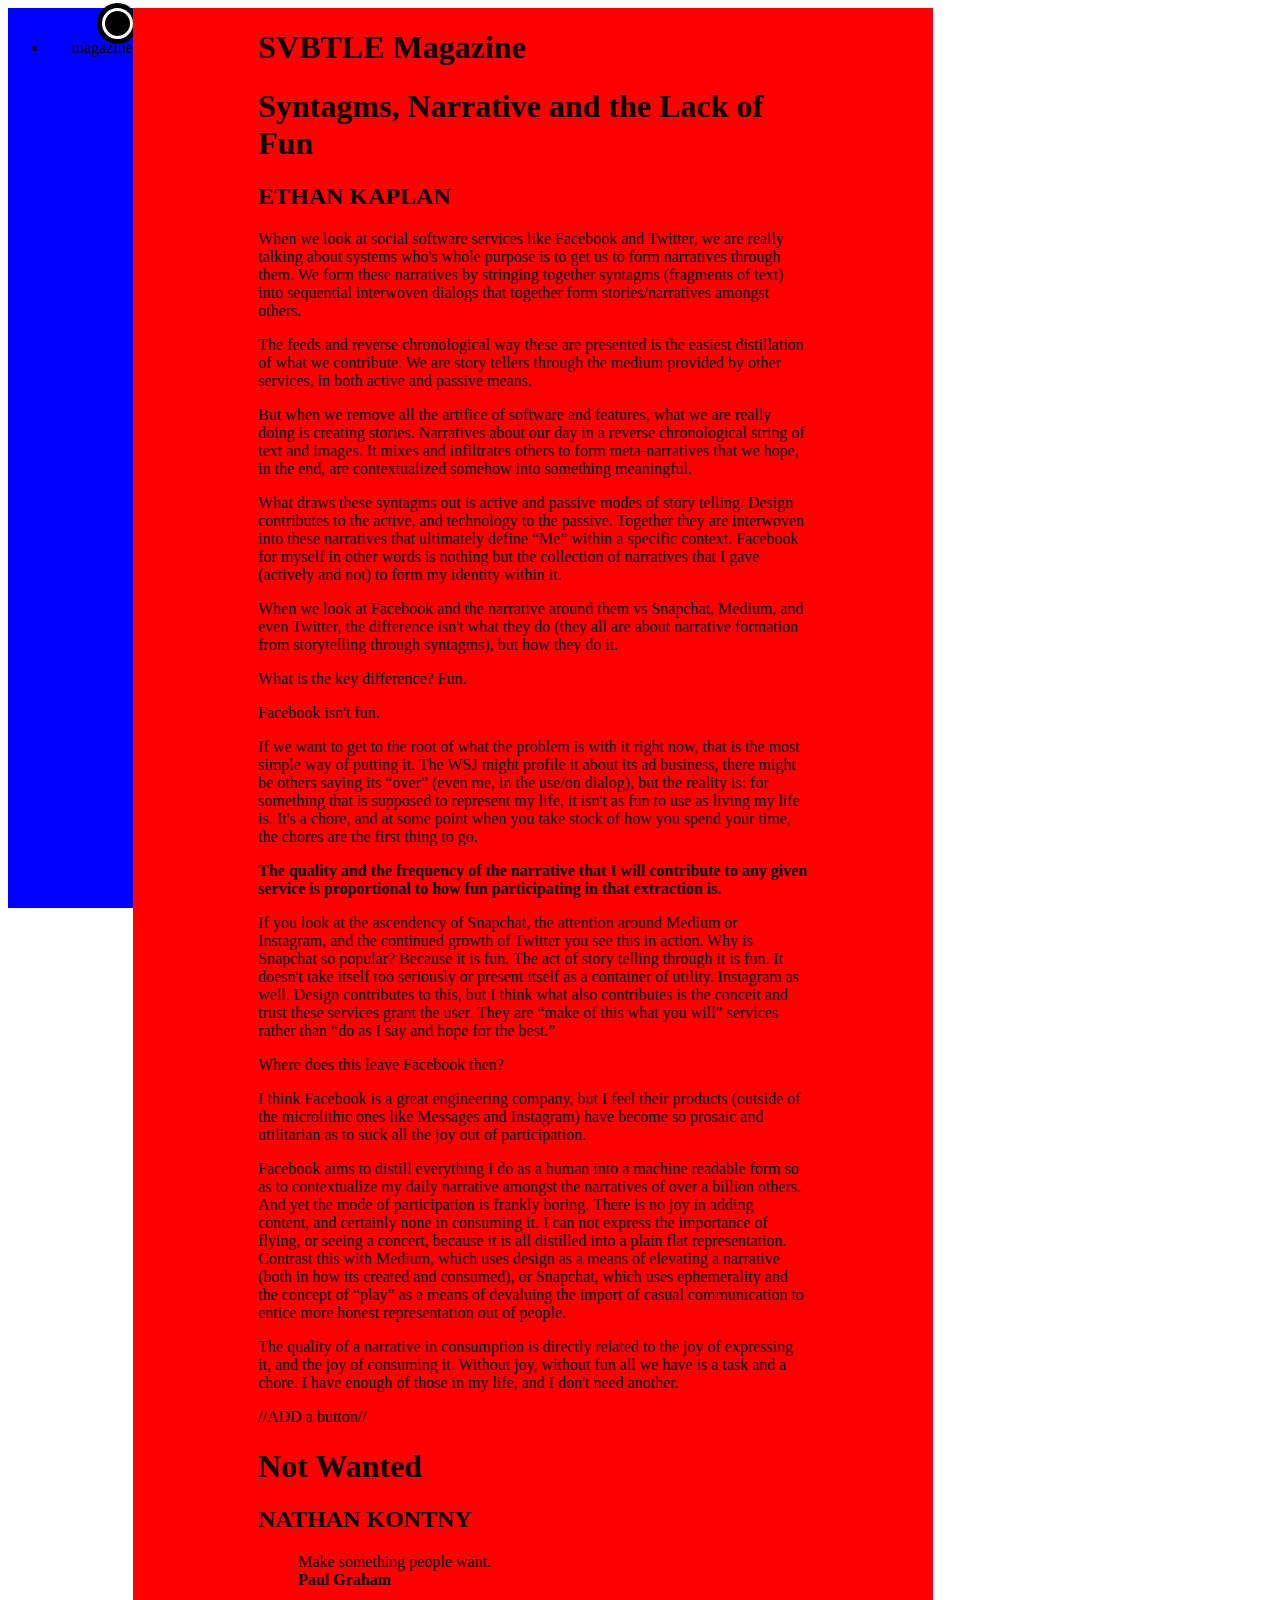
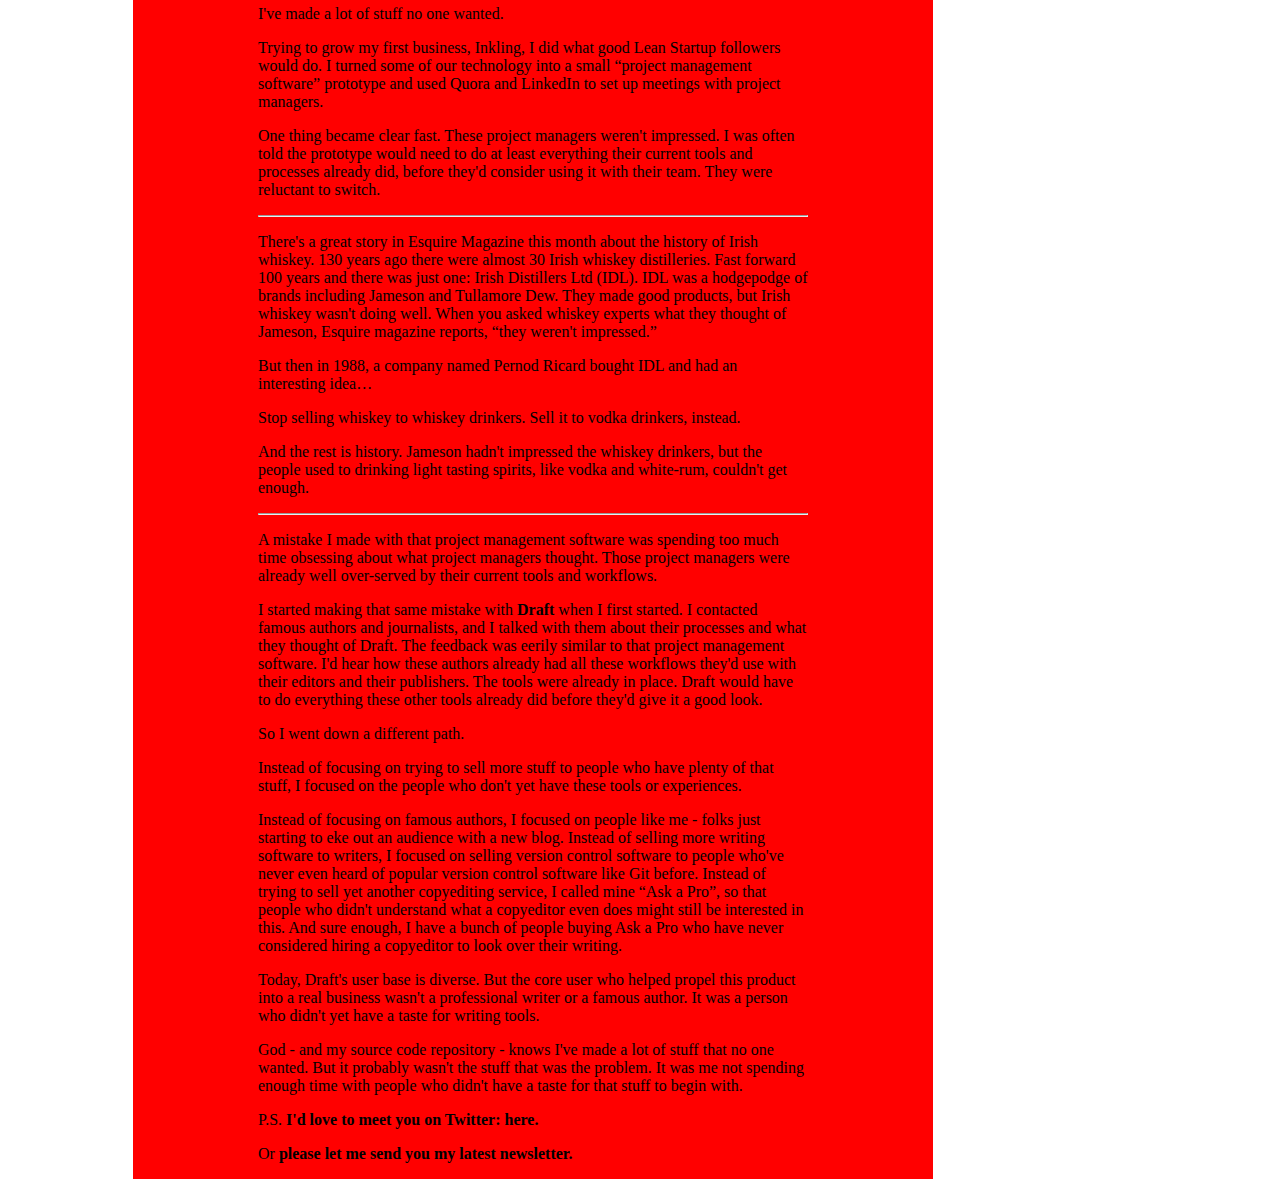
==== index.html @ 5998d4ea "tried to make the code. will probably want to start over though..." ====
<!DOCTYPE html>
<html>
<head>
		<link rel="shortcut icon" src= "">
		<link type="text/css" rel="stylesheet" href="stylesheet.css"/>
		<meta name = "nviewport" content +"initial-scale+1"/>
		<title>Svbtle</title>
</head>
<body>
	<aside id = "leftside">
		<div class = "logo">
		</div>
		<ul>
			<li>magazine</li>
		</ul>
	</aside>
	<div id = "rightside">
	</div>
	<div id= "main">
			<h1>SVBTLE Magazine</h1>
			<h1>Syntagms, Narrative and the Lack of Fun</h1>
			<h2>ETHAN KAPLAN</h2>
			<p>When we look at social software services like Facebook and Twitter, we are really talking about systems who's whole purpose is to get us to form narratives through them. We form these narratives by stringing together syntagms (fragments of text) into sequential interwoven dialogs that together form stories/narratives amongst others.</p>
			<p>The feeds and reverse chronological way these are presented is the easiest distillation of what we contribute. We are story tellers through the medium provided by other services, in both active and passive means.</p>
			<p>But when we remove all the artifice of software and features, what we are really doing is creating stories. Narratives about our day in a reverse chronological string of text and images. It mixes and infiltrates others to form meta-narratives that we hope, in the end, are contextualized somehow into something meaningful.</p>
			<p>What draws these syntagms out is active and passive modes of story telling. Design contributes to the active, and technology to the passive. Together they are interwoven into these narratives that ultimately define “Me” within a specific context. Facebook for myself in other words is nothing but the collection of narratives that I gave (actively and not) to form my identity within it.</p>
			<p>When we look at Facebook and the narrative around them vs Snapchat, Medium, and even Twitter, the difference isn't what they do (they all are about narrative formation from storytelling through syntagms), but how they do it.</p>
			<p>What is the key difference? Fun.</p>
			<p>Facebook isn't fun.</p>
			<p>If we want to get to the root of what the problem is with it right now, that is the most simple way of putting it. The WSJ might profile it about its ad business, there might be others saying its “over” (even me, in the use/on dialog), but the reality is: for something that is supposed to represent my life, it isn't as fun to use as living my life is. It's a chore, and at some point when you take stock of how you spend your time, the chores are the first thing to go.</p>
			<p><strong>The quality and the frequency of the narrative that I will contribute to any given service is proportional to how fun participating in that extraction is.</strong></p>
			<p>If you look at the ascendency of Snapchat, the attention around Medium or Instagram, and the continued growth of Twitter you see this in action. Why is Snapchat so popular? Because it is fun. The act of story telling through it is fun. It doesn't take itself too seriously or present itself as a container of utility. Instagram as well. Design contributes to this, but I think what also contributes is the conceit and trust these services grant the user. They are “make of this what you will” services rather than “do as I say and hope for the best.”</p>
			<p>Where does this leave Facebook then?</p>
			<p>I think Facebook is a great engineering company, but I feel their products (outside of the microlithic ones like Messages and Instagram) have become so prosaic and utilitarian as to suck all the joy out of participation.</p>
			<p>Facebook aims to distill everything I do as a human into a machine readable form so as to contextualize my daily narrative amongst the narratives of over a billion others. And yet the mode of participation is frankly boring. There is no joy in adding content, and certainly none in consuming it. I can not express the importance of flying, or seeing a concert, because it is all distilled into a plain flat representation. Contrast this with Medium, which uses design as a means of elevating a narrative (both in how its created and consumed), or Snapchat, which uses ephemerality and the concept of “play” as a means of devaluing the import of casual communication to entice more honest representation out of people.</p>
			<p>The quality of a narrative in consumption is directly related to the joy of expressing it, and the joy of consuming it. Without joy, without fun all we have is a task and a chore. I have enough of those in my life, and I don't need another.</p>
			//ADD a button//
			<h1>Not Wanted</h1>
			<h2>NATHAN KONTNY</h2>
			<blockquote>Make something people want. <br><strong>Paul Graham</strong></p></blockquote>
			<p>I've made a lot of stuff no one wanted.</p>
			<p>Trying to grow my first business, Inkling, I did what good Lean Startup followers would do. I turned some of our technology into a small “project management software” prototype and used Quora and LinkedIn to set up meetings with project managers.</p>
			<p>One thing became clear fast. These project managers weren't impressed. I was often told the prototype would need to do at least everything their current tools and processes already did, before they'd consider using it with their team. They were reluctant to switch.</p>
			<hr>
			<p>There's a great story in Esquire Magazine this month about the history of Irish whiskey. 130 years ago there were almost 30 Irish whiskey distilleries. Fast forward 100 years and there was just one: Irish Distillers Ltd (IDL). IDL was a hodgepodge of brands including Jameson and Tullamore Dew. They made good products, but Irish whiskey wasn't doing well. When you asked whiskey experts what they thought of Jameson, Esquire magazine reports, “they weren't impressed.”</p>
			<p>But then in 1988, a company named Pernod Ricard bought IDL and had an interesting idea…</p>
			<p>Stop selling whiskey to whiskey drinkers. Sell it to vodka drinkers, instead.</p>
			<p>And the rest is history. Jameson hadn't impressed the whiskey drinkers, but the people used to drinking light tasting spirits, like vodka and white-rum, couldn't get enough.</p>
			<hr>
			<p>A mistake I made with that project management software was spending too much time obsessing about what project managers thought. Those project managers were already well over-served by their current tools and workflows.</p>
			<p>I started making that same mistake with <strong>Draft</strong> when I first started. I contacted famous authors and journalists, and I talked with them about their processes and what they thought of Draft. The feedback was eerily similar to that project management software. I'd hear how these authors already had all these workflows they'd use with their editors and their publishers. The tools were already in place. Draft would have to do everything these other tools already did before they'd give it a good look.</p>
			<p>So I went down a different path.</p>
			<p>Instead of focusing on trying to sell more stuff to people who have plenty of that stuff, I focused on the people who don't yet have these tools or experiences.</p>
			<p>Instead of focusing on famous authors, I focused on people like me - folks just starting to eke out an audience with a new blog. Instead of selling more writing software to writers, I focused on selling version control software to people who've never even heard of popular version control software like Git before. Instead of trying to sell yet another copyediting service, I called mine “Ask a Pro”, so that people who didn't understand what a copyeditor even does might still be interested in this. And sure enough, I have a bunch of people buying Ask a Pro who have never considered hiring a copyeditor to look over their writing.</p>
			<p>Today, Draft's user base is diverse. But the core user who helped propel this product into a real business wasn't a professional writer or a famous author. It was a person who didn't yet have a taste for writing tools.</p>
			<p>God - and my source code repository - knows I've made a lot of stuff that no one wanted. But it probably wasn't the stuff that was the problem. It was me not spending enough time with people who didn't have a taste for that stuff to begin with.</p>
			<p>P.S. <strong>I'd love to meet you on Twitter: here.</strong></p>
			<p>Or <strong>please let me send you my latest newsletter.</strong></p>
			<p></p>
			<p></p>
			<p></p>

	</div>
	<div id ="aside">
	</div>
</body>
</html>
---- stylesheet.css ----
.logo{
	height:25px;
	width: 25px;
	border-radius: 100%;
	border: 3px solid white;
	box-shadow: 0 0 0 5px black;
	background-color: black;
	float:right;
}
#leftside{
	position: fixed;
	display: inline-block;
	width:125px;
	height:100%;
	float:left;
	background-color: blue;
	text-align: right;
	padding-right: 20px	;


}
#main{
	display: inline-block;
	width: 550px;
	position: relative;
	padding-left: 125px;
	padding-right: 125px; 
	margin-left:125px;
	background-color: red;

}
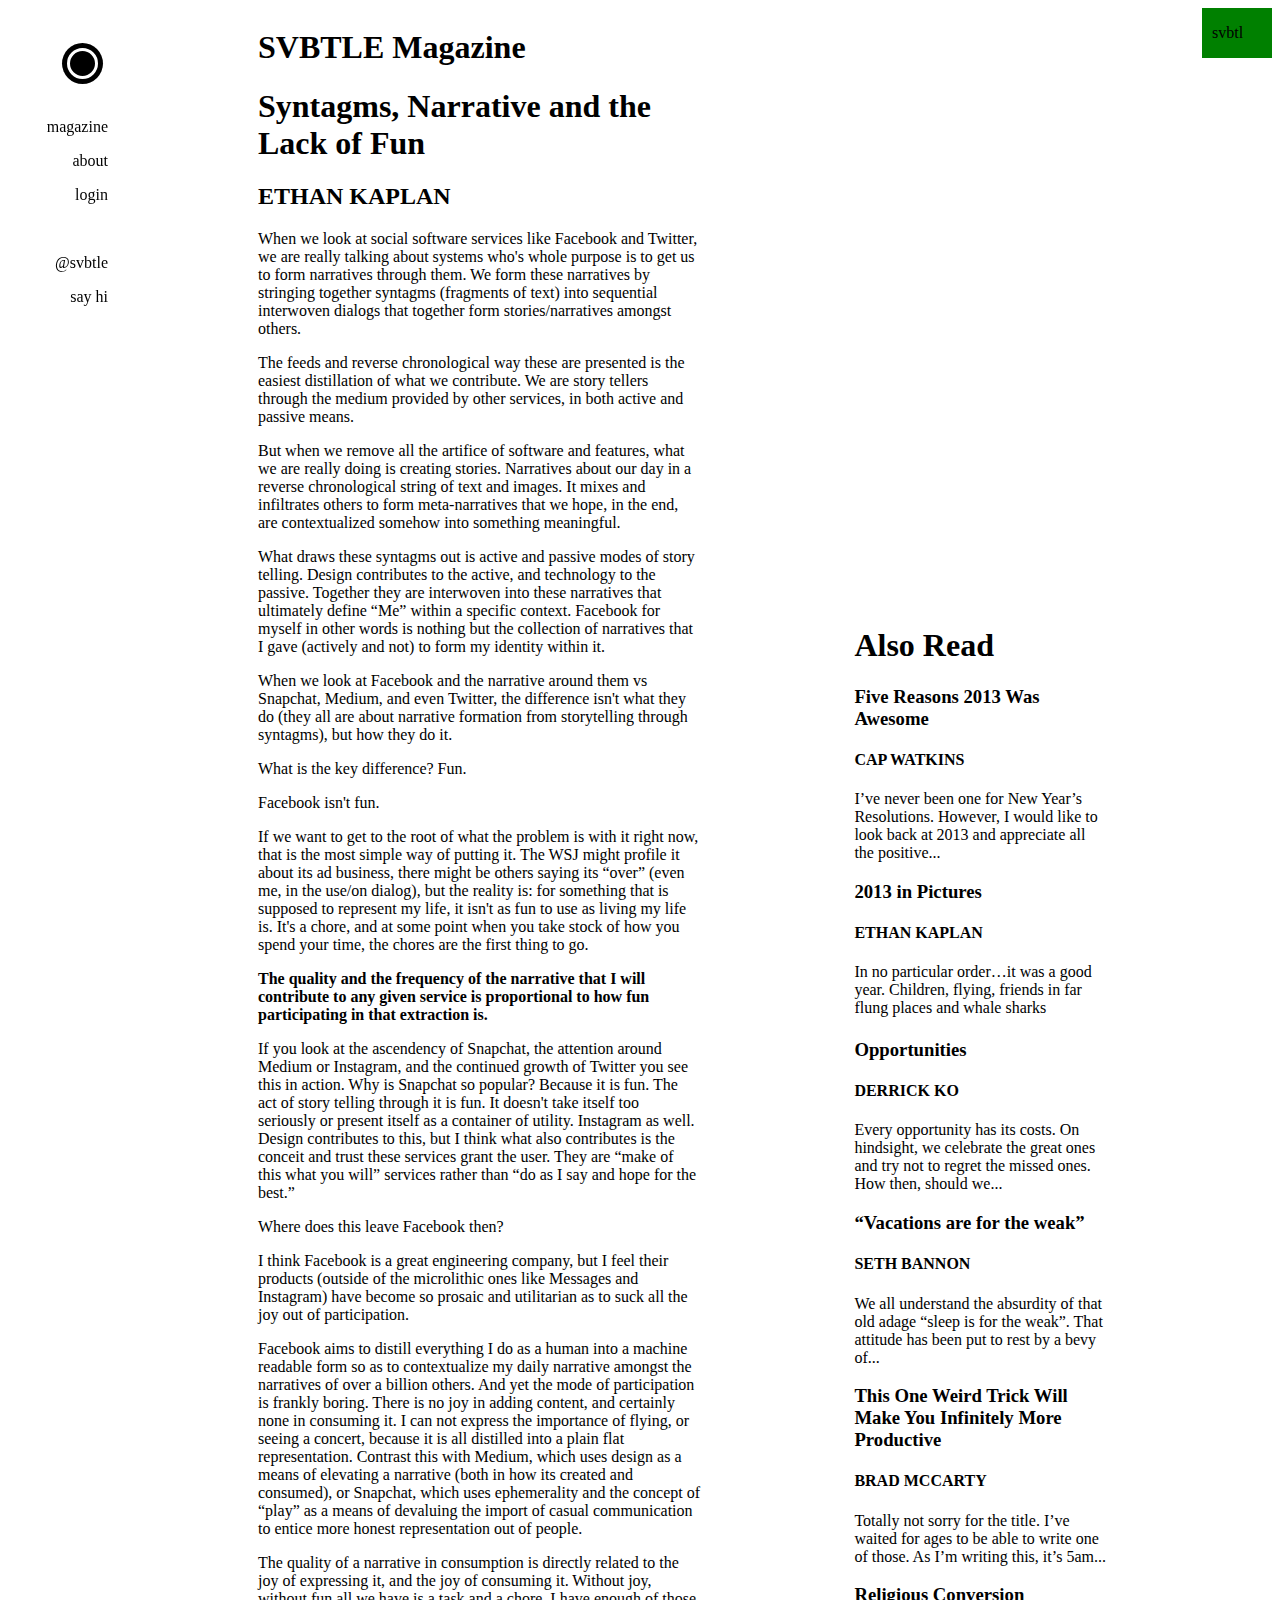
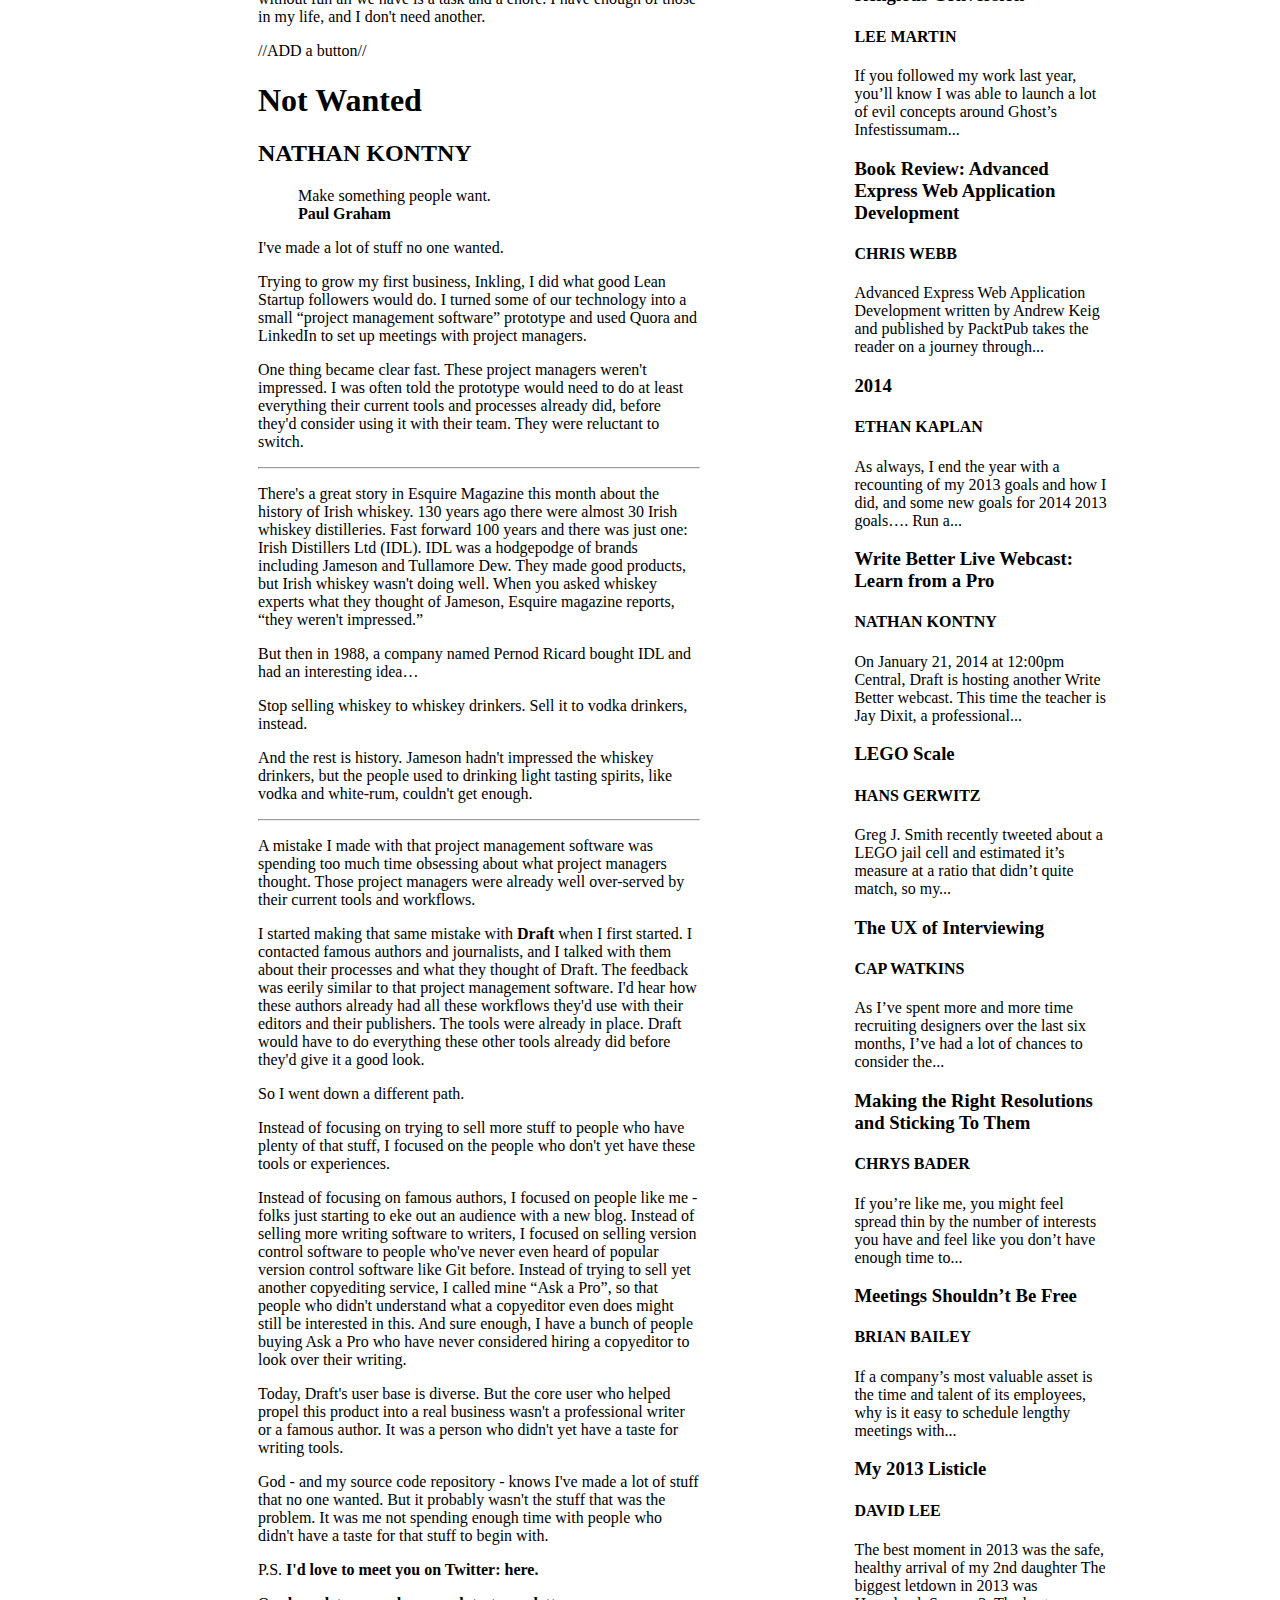
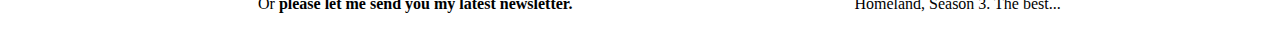
==== commit f071c44d: "made the code a lot better! Mostly i figured out margins and padding and borders and positioning thi" ====
--- a/index.html
+++ b/index.html
@@ -1,67 +1,148 @@
 <!DOCTYPE html>
 <html>
 <head>
-		<link rel="shortcut icon" src= "">
+		<link rel="shortcut icon" class="logo">
 		<link type="text/css" rel="stylesheet" href="stylesheet.css"/>
 		<meta name = "nviewport" content +"initial-scale+1"/>
 		<title>Svbtle</title>
 </head>
 <body>
-	<aside id = "leftside">
-		<div class = "logo">
+	<div id = "leftside">
+		<div id = "logobox">
+			<div class = "logo">
+			</div>
 		</div>
-		<ul>
-			<li>magazine</li>
-		</ul>
-	</aside>
+		<div id = "leftlist">
+			<p>magazine</p>
+			<p>about</p>
+			<p>login</p>
+			<br>
+			<p>@svbtle</p>
+			<p>say hi</p>
+		</div>
+	</div>
 	<div id = "rightside">
+		<p>svbtl</p>
 	</div>
 	<div id= "main">
-			<h1>SVBTLE Magazine</h1>
-			<h1>Syntagms, Narrative and the Lack of Fun</h1>
-			<h2>ETHAN KAPLAN</h2>
-			<p>When we look at social software services like Facebook and Twitter, we are really talking about systems who's whole purpose is to get us to form narratives through them. We form these narratives by stringing together syntagms (fragments of text) into sequential interwoven dialogs that together form stories/narratives amongst others.</p>
-			<p>The feeds and reverse chronological way these are presented is the easiest distillation of what we contribute. We are story tellers through the medium provided by other services, in both active and passive means.</p>
-			<p>But when we remove all the artifice of software and features, what we are really doing is creating stories. Narratives about our day in a reverse chronological string of text and images. It mixes and infiltrates others to form meta-narratives that we hope, in the end, are contextualized somehow into something meaningful.</p>
-			<p>What draws these syntagms out is active and passive modes of story telling. Design contributes to the active, and technology to the passive. Together they are interwoven into these narratives that ultimately define “Me” within a specific context. Facebook for myself in other words is nothing but the collection of narratives that I gave (actively and not) to form my identity within it.</p>
-			<p>When we look at Facebook and the narrative around them vs Snapchat, Medium, and even Twitter, the difference isn't what they do (they all are about narrative formation from storytelling through syntagms), but how they do it.</p>
-			<p>What is the key difference? Fun.</p>
-			<p>Facebook isn't fun.</p>
-			<p>If we want to get to the root of what the problem is with it right now, that is the most simple way of putting it. The WSJ might profile it about its ad business, there might be others saying its “over” (even me, in the use/on dialog), but the reality is: for something that is supposed to represent my life, it isn't as fun to use as living my life is. It's a chore, and at some point when you take stock of how you spend your time, the chores are the first thing to go.</p>
-			<p><strong>The quality and the frequency of the narrative that I will contribute to any given service is proportional to how fun participating in that extraction is.</strong></p>
-			<p>If you look at the ascendency of Snapchat, the attention around Medium or Instagram, and the continued growth of Twitter you see this in action. Why is Snapchat so popular? Because it is fun. The act of story telling through it is fun. It doesn't take itself too seriously or present itself as a container of utility. Instagram as well. Design contributes to this, but I think what also contributes is the conceit and trust these services grant the user. They are “make of this what you will” services rather than “do as I say and hope for the best.”</p>
-			<p>Where does this leave Facebook then?</p>
-			<p>I think Facebook is a great engineering company, but I feel their products (outside of the microlithic ones like Messages and Instagram) have become so prosaic and utilitarian as to suck all the joy out of participation.</p>
-			<p>Facebook aims to distill everything I do as a human into a machine readable form so as to contextualize my daily narrative amongst the narratives of over a billion others. And yet the mode of participation is frankly boring. There is no joy in adding content, and certainly none in consuming it. I can not express the importance of flying, or seeing a concert, because it is all distilled into a plain flat representation. Contrast this with Medium, which uses design as a means of elevating a narrative (both in how its created and consumed), or Snapchat, which uses ephemerality and the concept of “play” as a means of devaluing the import of casual communication to entice more honest representation out of people.</p>
-			<p>The quality of a narrative in consumption is directly related to the joy of expressing it, and the joy of consuming it. Without joy, without fun all we have is a task and a chore. I have enough of those in my life, and I don't need another.</p>
-			//ADD a button//
-			<h1>Not Wanted</h1>
-			<h2>NATHAN KONTNY</h2>
-			<blockquote>Make something people want. <br><strong>Paul Graham</strong></p></blockquote>
-			<p>I've made a lot of stuff no one wanted.</p>
-			<p>Trying to grow my first business, Inkling, I did what good Lean Startup followers would do. I turned some of our technology into a small “project management software” prototype and used Quora and LinkedIn to set up meetings with project managers.</p>
-			<p>One thing became clear fast. These project managers weren't impressed. I was often told the prototype would need to do at least everything their current tools and processes already did, before they'd consider using it with their team. They were reluctant to switch.</p>
-			<hr>
-			<p>There's a great story in Esquire Magazine this month about the history of Irish whiskey. 130 years ago there were almost 30 Irish whiskey distilleries. Fast forward 100 years and there was just one: Irish Distillers Ltd (IDL). IDL was a hodgepodge of brands including Jameson and Tullamore Dew. They made good products, but Irish whiskey wasn't doing well. When you asked whiskey experts what they thought of Jameson, Esquire magazine reports, “they weren't impressed.”</p>
-			<p>But then in 1988, a company named Pernod Ricard bought IDL and had an interesting idea…</p>
-			<p>Stop selling whiskey to whiskey drinkers. Sell it to vodka drinkers, instead.</p>
-			<p>And the rest is history. Jameson hadn't impressed the whiskey drinkers, but the people used to drinking light tasting spirits, like vodka and white-rum, couldn't get enough.</p>
-			<hr>
-			<p>A mistake I made with that project management software was spending too much time obsessing about what project managers thought. Those project managers were already well over-served by their current tools and workflows.</p>
-			<p>I started making that same mistake with <strong>Draft</strong> when I first started. I contacted famous authors and journalists, and I talked with them about their processes and what they thought of Draft. The feedback was eerily similar to that project management software. I'd hear how these authors already had all these workflows they'd use with their editors and their publishers. The tools were already in place. Draft would have to do everything these other tools already did before they'd give it a good look.</p>
-			<p>So I went down a different path.</p>
-			<p>Instead of focusing on trying to sell more stuff to people who have plenty of that stuff, I focused on the people who don't yet have these tools or experiences.</p>
-			<p>Instead of focusing on famous authors, I focused on people like me - folks just starting to eke out an audience with a new blog. Instead of selling more writing software to writers, I focused on selling version control software to people who've never even heard of popular version control software like Git before. Instead of trying to sell yet another copyediting service, I called mine “Ask a Pro”, so that people who didn't understand what a copyeditor even does might still be interested in this. And sure enough, I have a bunch of people buying Ask a Pro who have never considered hiring a copyeditor to look over their writing.</p>
-			<p>Today, Draft's user base is diverse. But the core user who helped propel this product into a real business wasn't a professional writer or a famous author. It was a person who didn't yet have a taste for writing tools.</p>
-			<p>God - and my source code repository - knows I've made a lot of stuff that no one wanted. But it probably wasn't the stuff that was the problem. It was me not spending enough time with people who didn't have a taste for that stuff to begin with.</p>
-			<p>P.S. <strong>I'd love to meet you on Twitter: here.</strong></p>
-			<p>Or <strong>please let me send you my latest newsletter.</strong></p>
-			<p></p>
-			<p></p>
-			<p></p>
-
+		<h1>SVBTLE Magazine</h1>
+		<h1>Syntagms, Narrative and the Lack of Fun</h1>
+		<h2>ETHAN KAPLAN</h2>
+		<p>When we look at social software services like Facebook and Twitter, we are really talking about systems who's whole purpose is to get us to form narratives through them. We form these narratives by stringing together syntagms (fragments of text) into sequential interwoven dialogs that together form stories/narratives amongst others.</p>
+		<p>The feeds and reverse chronological way these are presented is the easiest distillation of what we contribute. We are story tellers through the medium provided by other services, in both active and passive means.</p>
+		<p>But when we remove all the artifice of software and features, what we are really doing is creating stories. Narratives about our day in a reverse chronological string of text and images. It mixes and infiltrates others to form meta-narratives that we hope, in the end, are contextualized somehow into something meaningful.</p>
+		<p>What draws these syntagms out is active and passive modes of story telling. Design contributes to the active, and technology to the passive. Together they are interwoven into these narratives that ultimately define “Me” within a specific context. Facebook for myself in other words is nothing but the collection of narratives that I gave (actively and not) to form my identity within it.</p>
+		<p>When we look at Facebook and the narrative around them vs Snapchat, Medium, and even Twitter, the difference isn't what they do (they all are about narrative formation from storytelling through syntagms), but how they do it.</p>
+		<p>What is the key difference? Fun.</p>
+		<p>Facebook isn't fun.</p>
+		<p>If we want to get to the root of what the problem is with it right now, that is the most simple way of putting it. The WSJ might profile it about its ad business, there might be others saying its “over” (even me, in the use/on dialog), but the reality is: for something that is supposed to represent my life, it isn't as fun to use as living my life is. It's a chore, and at some point when you take stock of how you spend your time, the chores are the first thing to go.</p>
+		<p><strong>The quality and the frequency of the narrative that I will contribute to any given service is proportional to how fun participating in that extraction is.</strong></p>
+		<p>If you look at the ascendency of Snapchat, the attention around Medium or Instagram, and the continued growth of Twitter you see this in action. Why is Snapchat so popular? Because it is fun. The act of story telling through it is fun. It doesn't take itself too seriously or present itself as a container of utility. Instagram as well. Design contributes to this, but I think what also contributes is the conceit and trust these services grant the user. They are “make of this what you will” services rather than “do as I say and hope for the best.”</p>
+		<p>Where does this leave Facebook then?</p>
+		<p>I think Facebook is a great engineering company, but I feel their products (outside of the microlithic ones like Messages and Instagram) have become so prosaic and utilitarian as to suck all the joy out of participation.</p>
+		<p>Facebook aims to distill everything I do as a human into a machine readable form so as to contextualize my daily narrative amongst the narratives of over a billion others. And yet the mode of participation is frankly boring. There is no joy in adding content, and certainly none in consuming it. I can not express the importance of flying, or seeing a concert, because it is all distilled into a plain flat representation. Contrast this with Medium, which uses design as a means of elevating a narrative (both in how its created and consumed), or Snapchat, which uses ephemerality and the concept of “play” as a means of devaluing the import of casual communication to entice more honest representation out of people.</p>
+		<p>The quality of a narrative in consumption is directly related to the joy of expressing it, and the joy of consuming it. Without joy, without fun all we have is a task and a chore. I have enough of those in my life, and I don't need another.</p>
+		//ADD a button//
+		<h1>Not Wanted</h1>
+		<h2>NATHAN KONTNY</h2>
+		<blockquote>Make something people want. <br><strong>Paul Graham</strong></p></blockquote>
+		<p>I've made a lot of stuff no one wanted.</p>
+		<p>Trying to grow my first business, Inkling, I did what good Lean Startup followers would do. I turned some of our technology into a small “project management software” prototype and used Quora and LinkedIn to set up meetings with project managers.</p>
+		<p>One thing became clear fast. These project managers weren't impressed. I was often told the prototype would need to do at least everything their current tools and processes already did, before they'd consider using it with their team. They were reluctant to switch.</p>
+		<hr>
+		<p>There's a great story in Esquire Magazine this month about the history of Irish whiskey. 130 years ago there were almost 30 Irish whiskey distilleries. Fast forward 100 years and there was just one: Irish Distillers Ltd (IDL). IDL was a hodgepodge of brands including Jameson and Tullamore Dew. They made good products, but Irish whiskey wasn't doing well. When you asked whiskey experts what they thought of Jameson, Esquire magazine reports, “they weren't impressed.”</p>
+		<p>But then in 1988, a company named Pernod Ricard bought IDL and had an interesting idea…</p>
+		<p>Stop selling whiskey to whiskey drinkers. Sell it to vodka drinkers, instead.</p>
+		<p>And the rest is history. Jameson hadn't impressed the whiskey drinkers, but the people used to drinking light tasting spirits, like vodka and white-rum, couldn't get enough.</p>
+		<hr>
+		<p>A mistake I made with that project management software was spending too much time obsessing about what project managers thought. Those project managers were already well over-served by their current tools and workflows.</p>
+		<p>I started making that same mistake with <strong>Draft</strong> when I first started. I contacted famous authors and journalists, and I talked with them about their processes and what they thought of Draft. The feedback was eerily similar to that project management software. I'd hear how these authors already had all these workflows they'd use with their editors and their publishers. The tools were already in place. Draft would have to do everything these other tools already did before they'd give it a good look.</p>
+		<p>So I went down a different path.</p>
+		<p>Instead of focusing on trying to sell more stuff to people who have plenty of that stuff, I focused on the people who don't yet have these tools or experiences.</p>
+		<p>Instead of focusing on famous authors, I focused on people like me - folks just starting to eke out an audience with a new blog. Instead of selling more writing software to writers, I focused on selling version control software to people who've never even heard of popular version control software like Git before. Instead of trying to sell yet another copyediting service, I called mine “Ask a Pro”, so that people who didn't understand what a copyeditor even does might still be interested in this. And sure enough, I have a bunch of people buying Ask a Pro who have never considered hiring a copyeditor to look over their writing.</p>
+		<p>Today, Draft's user base is diverse. But the core user who helped propel this product into a real business wasn't a professional writer or a famous author. It was a person who didn't yet have a taste for writing tools.</p>
+		<p>God - and my source code repository - knows I've made a lot of stuff that no one wanted. But it probably wasn't the stuff that was the problem. It was me not spending enough time with people who didn't have a taste for that stuff to begin with.</p>
+		<p>P.S. <strong>I'd love to meet you on Twitter: here.</strong></p>
+		<p>Or <strong>please let me send you my latest newsletter.</strong></p>
 	</div>
 	<div id ="aside">
+		<h1>Also Read</h1>
+		<article>
+			<h3>Five Reasons 2013 Was Awesome</h3>
+			<h4>CAP WATKINS</h4>
+			<p>I’ve never been one for New Year’s Resolutions. However, I would like to look back at 2013 and appreciate all the positive...</p>
+		</article>
+		<article>
+			<h3>2013 in Pictures</h3>
+			<h4>ETHAN KAPLAN</h4>
+			<p>In no particular order…it was a good year. Children, flying, friends in far flung places and whale sharks</p>
+		</article>
+		<article>
+			<h3></h3>
+			<h4></h4>
+			<p></p>
+		</article>
+		<article>
+			<h3>Opportunities</h3>
+			<h4>DERRICK KO</h4>
+			<p>Every opportunity has its costs. On hindsight, we celebrate the great ones and try not to regret the missed ones. How then, should we...</p>
+		</article>
+		<article>
+			<h3>“Vacations are for the weak”</h3>
+			<h4>SETH BANNON</h4>
+			<p>We all understand the absurdity of that old adage “sleep is for the weak”. That attitude has been put to rest by a bevy of...</p>
+		</article>
+		<article>
+			<h3>This One Weird Trick Will Make You Infinitely More Productive</h3>
+			<h4>BRAD MCCARTY</h4>
+			<p>Totally not sorry for the title. I’ve waited for ages to be able to write one of those. As I’m writing this, it’s 5am...</p>
+		</article>
+		<article>
+			<h3>Religious Conversion</h3>
+			<h4>LEE MARTIN</h4>
+			<p>If you followed my work last year, you’ll know I was able to launch a lot of evil concepts around Ghost’s Infestissumam...</p>
+		</article>
+		<article>
+			<h3>Book Review: Advanced Express Web Application Development</h3>
+			<h4>CHRIS WEBB</h4>
+			<p>Advanced Express Web Application Development written by Andrew Keig and published by PacktPub takes the reader on a journey through...</p>
+		</article>
+		<article>
+			<h3>2014</h3>
+			<h4>ETHAN KAPLAN</h4>
+			<p>As always, I end the year with a recounting of my 2013 goals and how I did, and some new goals for 2014 2013 goals…. Run a...</p>
+		</article>
+		<article>
+			<h3>Write Better Live Webcast: Learn from a Pro</h3>
+			<h4>NATHAN KONTNY</h4>
+			<p>On January 21, 2014 at 12:00pm Central, Draft is hosting another Write Better webcast. This time the teacher is Jay Dixit, a professional...</p>
+		</article>
+		<article>
+			<h3>LEGO Scale</h3>
+			<h4>HANS GERWITZ</h4>
+			<p>Greg J. Smith recently tweeted about a LEGO jail cell and estimated it’s measure at a ratio that didn’t quite match, so my...</p>
+		</article>
+		<article>
+			<h3>The UX of Interviewing</h3>
+			<h4>CAP WATKINS</h4>
+			<p>As I’ve spent more and more time recruiting designers over the last six months, I’ve had a lot of chances to consider the...</p>
+		</article>
+		<article>
+			<h3>Making the Right Resolutions and Sticking To Them</h3>
+			<h4>CHRYS BADER</h4>
+			<p>If you’re like me, you might feel spread thin by the number of interests you have and feel like you don’t have enough time to...</p>
+		</article>
+		<article>
+			<h3>Meetings Shouldn’t Be Free</h3>
+			<h4>BRIAN BAILEY</h4>
+			<p>If a company’s most valuable asset is the time and talent of its employees, why is it easy to schedule lengthy meetings with...</p>
+		</article>
+		<article>
+			<h3>My 2013 Listicle</h3>
+			<h4>DAVID LEE</h4>
+			<p>The best moment in 2013 was the safe, healthy arrival of my 2nd daughter The biggest letdown in 2013 was Homeland, Season 3. The best...</p>
+		</article>
+		
 	</div>
 </body>
 </html>--- a/stylesheet.css
+++ b/stylesheet.css
@@ -6,26 +6,57 @@
 	box-shadow: 0 0 0 5px black;
 	background-color: black;
 	float:right;
+
 }
 #leftside{
+	float: left;
+	padding-right: 25px;
+	width: 100px;
+	padding-left: 0px;
+	margin: 0px;
+	display: block;
 	position: fixed;
-	display: inline-block;
-	width:125px;
-	height:100%;
-	float:left;
-	background-color: blue;
-	text-align: right;
-	padding-right: 20px	;
+	height: 100%;
 
 
 }
 #main{
+	margin-left: 125px;
+	padding-left: 125px;
 	display: inline-block;
-	width: 550px;
-	position: relative;
-	padding-left: 125px;
-	padding-right: 125px; 
-	margin-left:125px;
-	background-color: red;
+	margin-right: 0px;
+	padding-right: 125px;
+	width: 35%;
 
 }
+#logobox{
+	margin-left: 60px;
+	margin-top: 40px;
+	margin-right: 30px;
+	margin-bottom: 40px;
+	padding: 0; 
+	width: 30px;
+	height: 30px;
+}
+#aside{
+	margin-left: 0px;
+	padding-left: 25px;
+	padding-right: 25px;
+	display: inline-block;
+	width: 20%;
+	
+}
+#rightside{
+	margin-left: 0px;
+	margin-right: 0px;
+	padding-left: 10px;
+	padding-right: 10px;
+	background-color: green;
+	float: right;
+	width: 50px;
+	height: 100%;
+	display: block;
+}
+#leftlist{
+	text-align: right;
+}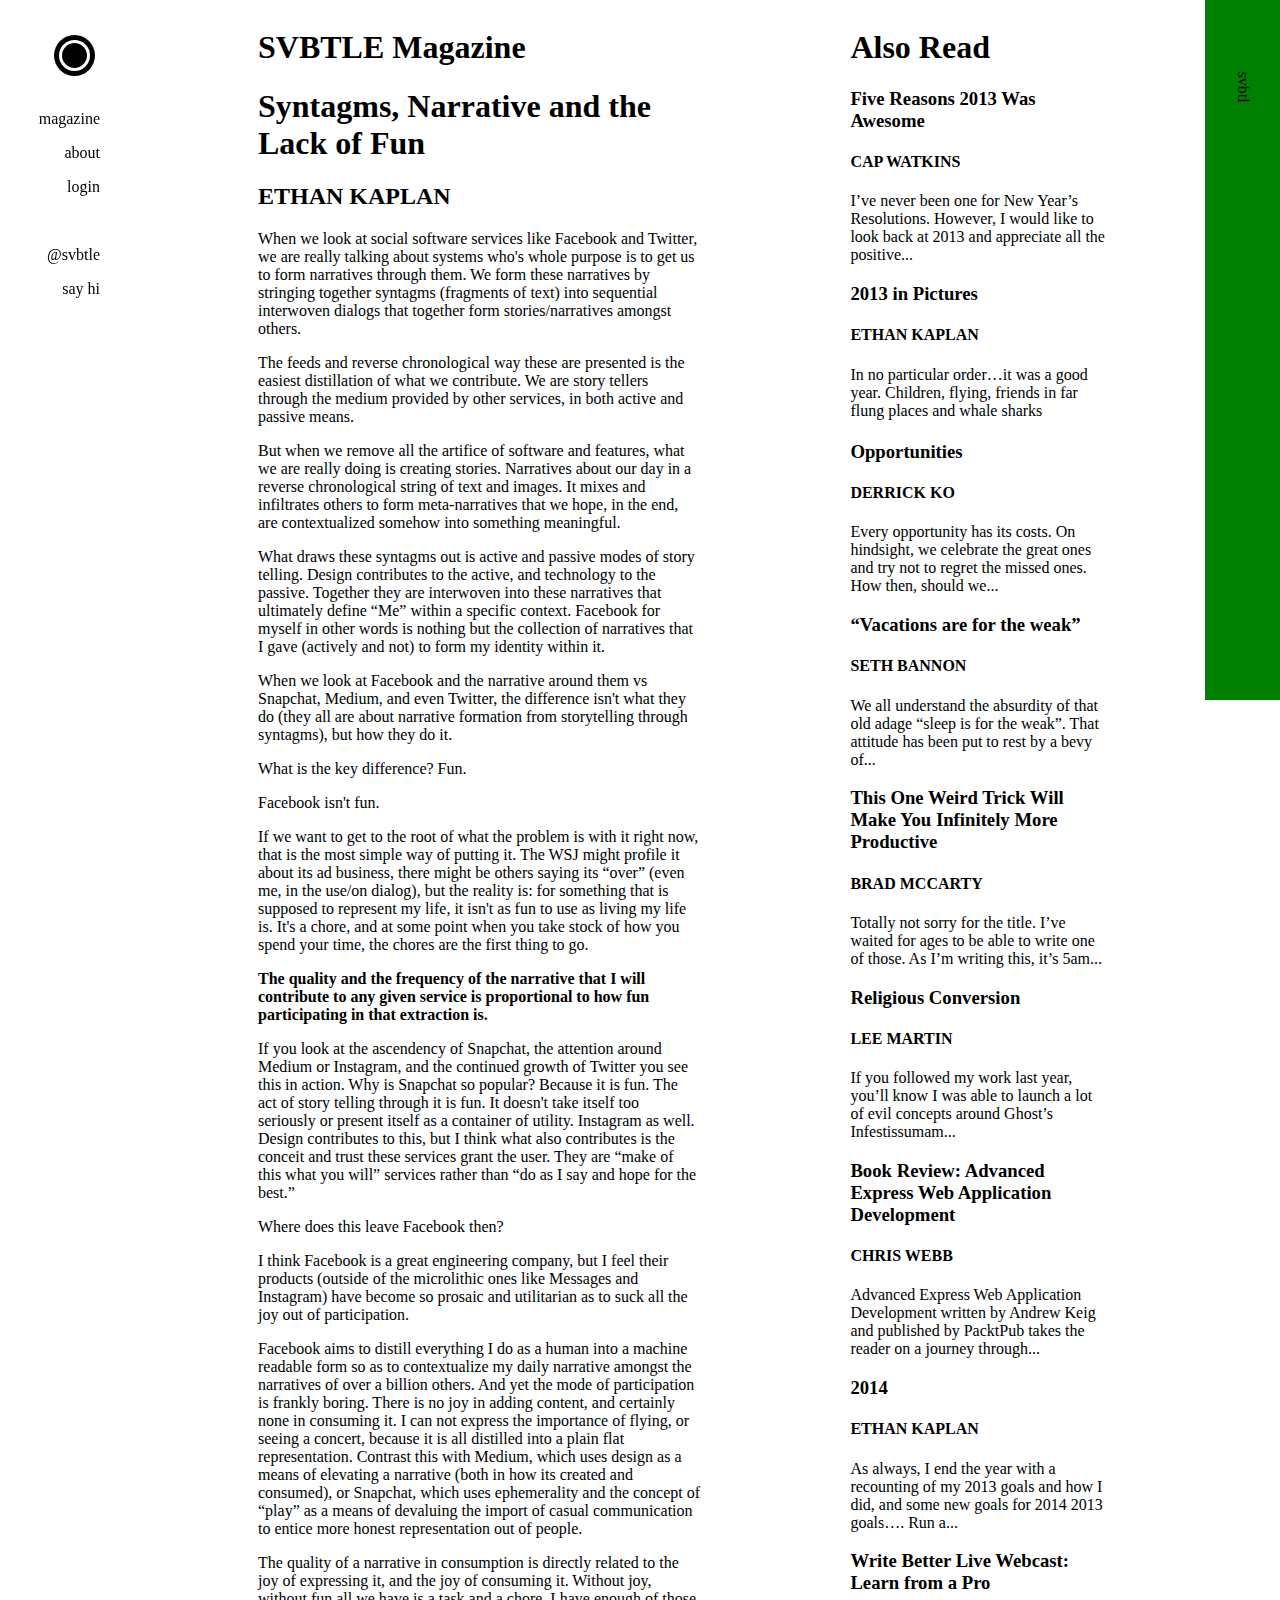
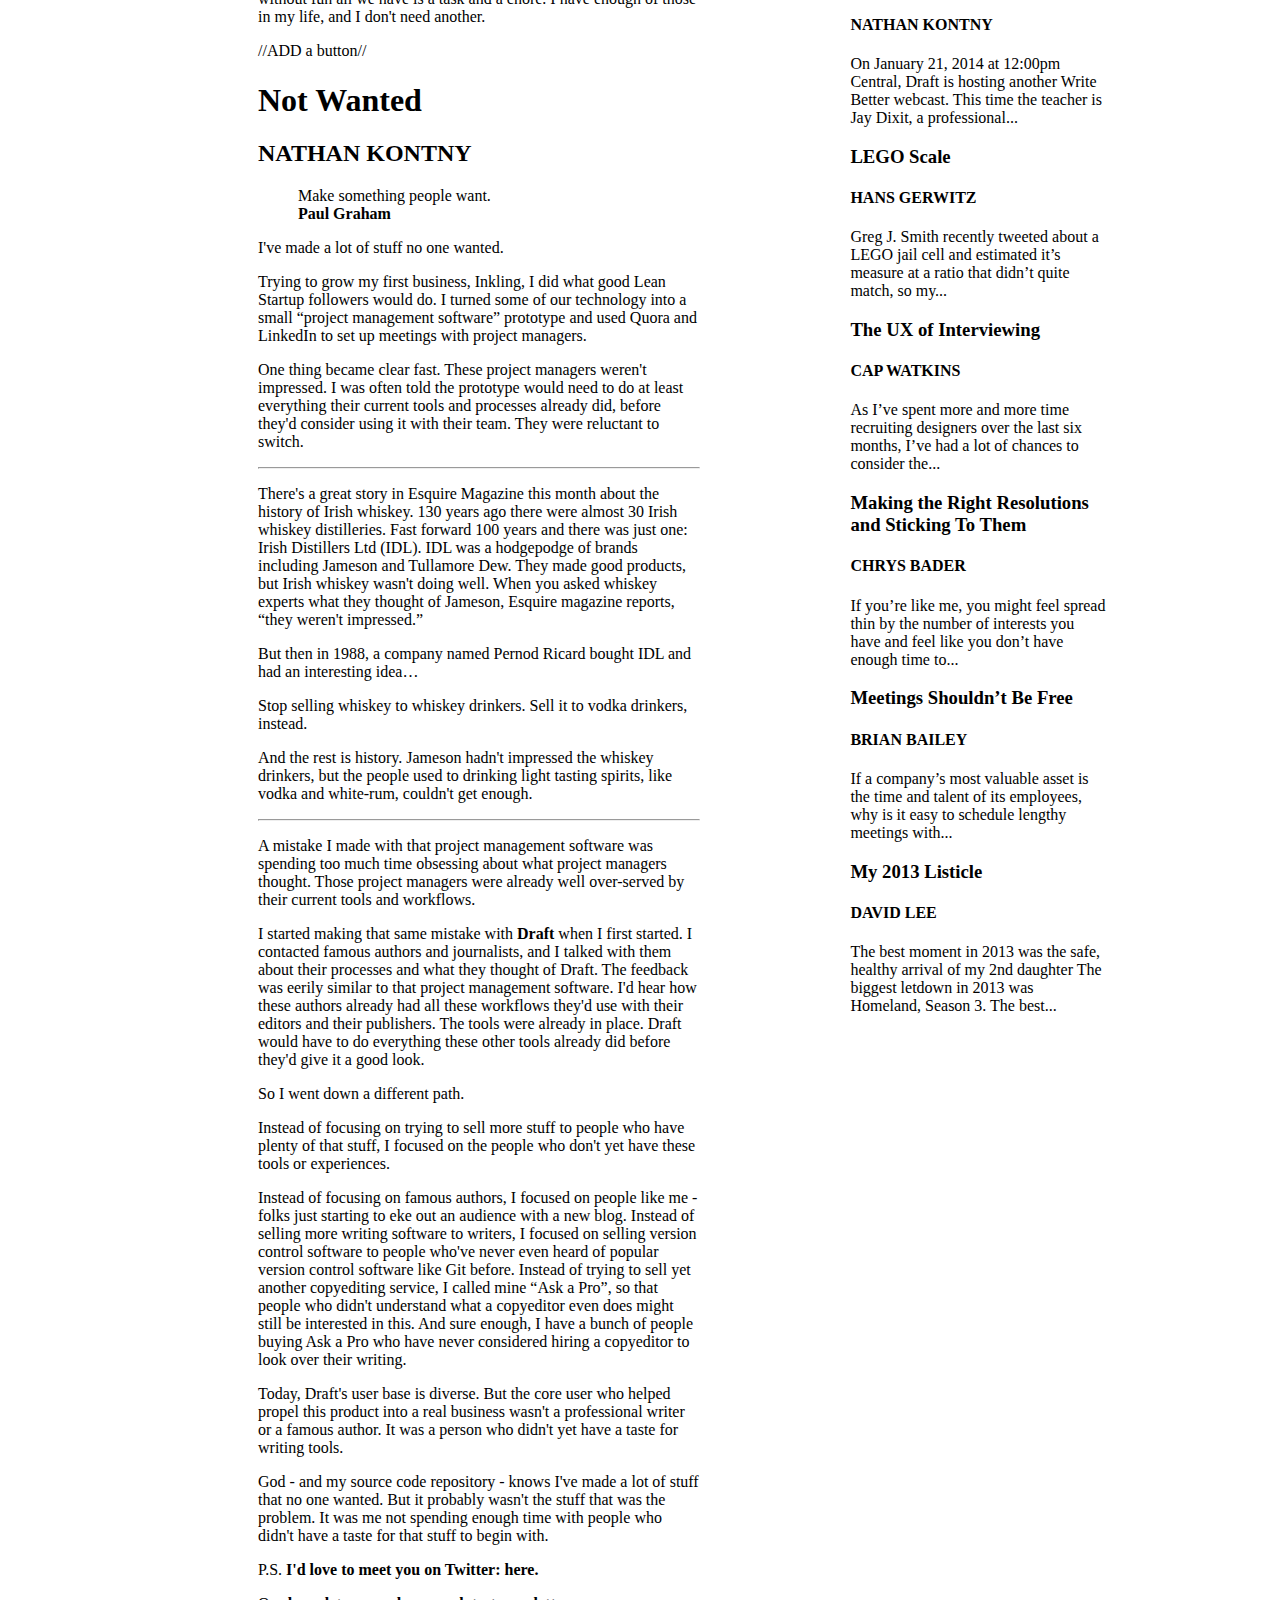
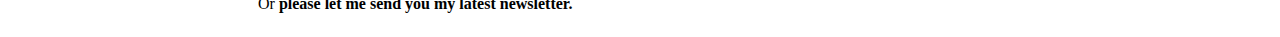
==== commit 0f686e37: "organized the columns, rotated svbtle 90 degrees" ====
--- a/index.html
+++ b/index.html
@@ -22,7 +22,7 @@
 		</div>
 	</div>
 	<div id = "rightside">
-		<p>svbtl</p>
+		<p id ="rightverticle">svbtl</p>
 	</div>
 	<div id= "main">
 		<h1>SVBTLE Magazine</h1>
--- a/stylesheet.css
+++ b/stylesheet.css
@@ -14,9 +14,11 @@
 	width: 100px;
 	padding-left: 0px;
 	margin: 0px;
-	display: block;
+	display: inline-block;
+	height: 100%;
 	position: fixed;
-	height: 100%;
+	left:0px;
+	top:0px;
 
 
 }
@@ -44,7 +46,8 @@
 	padding-right: 25px;
 	display: inline-block;
 	width: 20%;
-	
+	position: absolute;
+
 }
 #rightside{
 	margin-left: 0px;
@@ -53,10 +56,19 @@
 	padding-right: 10px;
 	background-color: green;
 	float: right;
-	width: 50px;
-	height: 100%;
-	display: block;
+	width: 75px;
+	height: 700px;
+	display: inline-block;
+	padding: 0px;
+	margin: 0px;
+	position: fixed;
+	right: 0px;
+	top: 0px;
 }
 #leftlist{
 	text-align: right;
+}
+#rightverticle{
+	-webkit-transform: rotate(90deg);
+	margin-top: 100px;
 }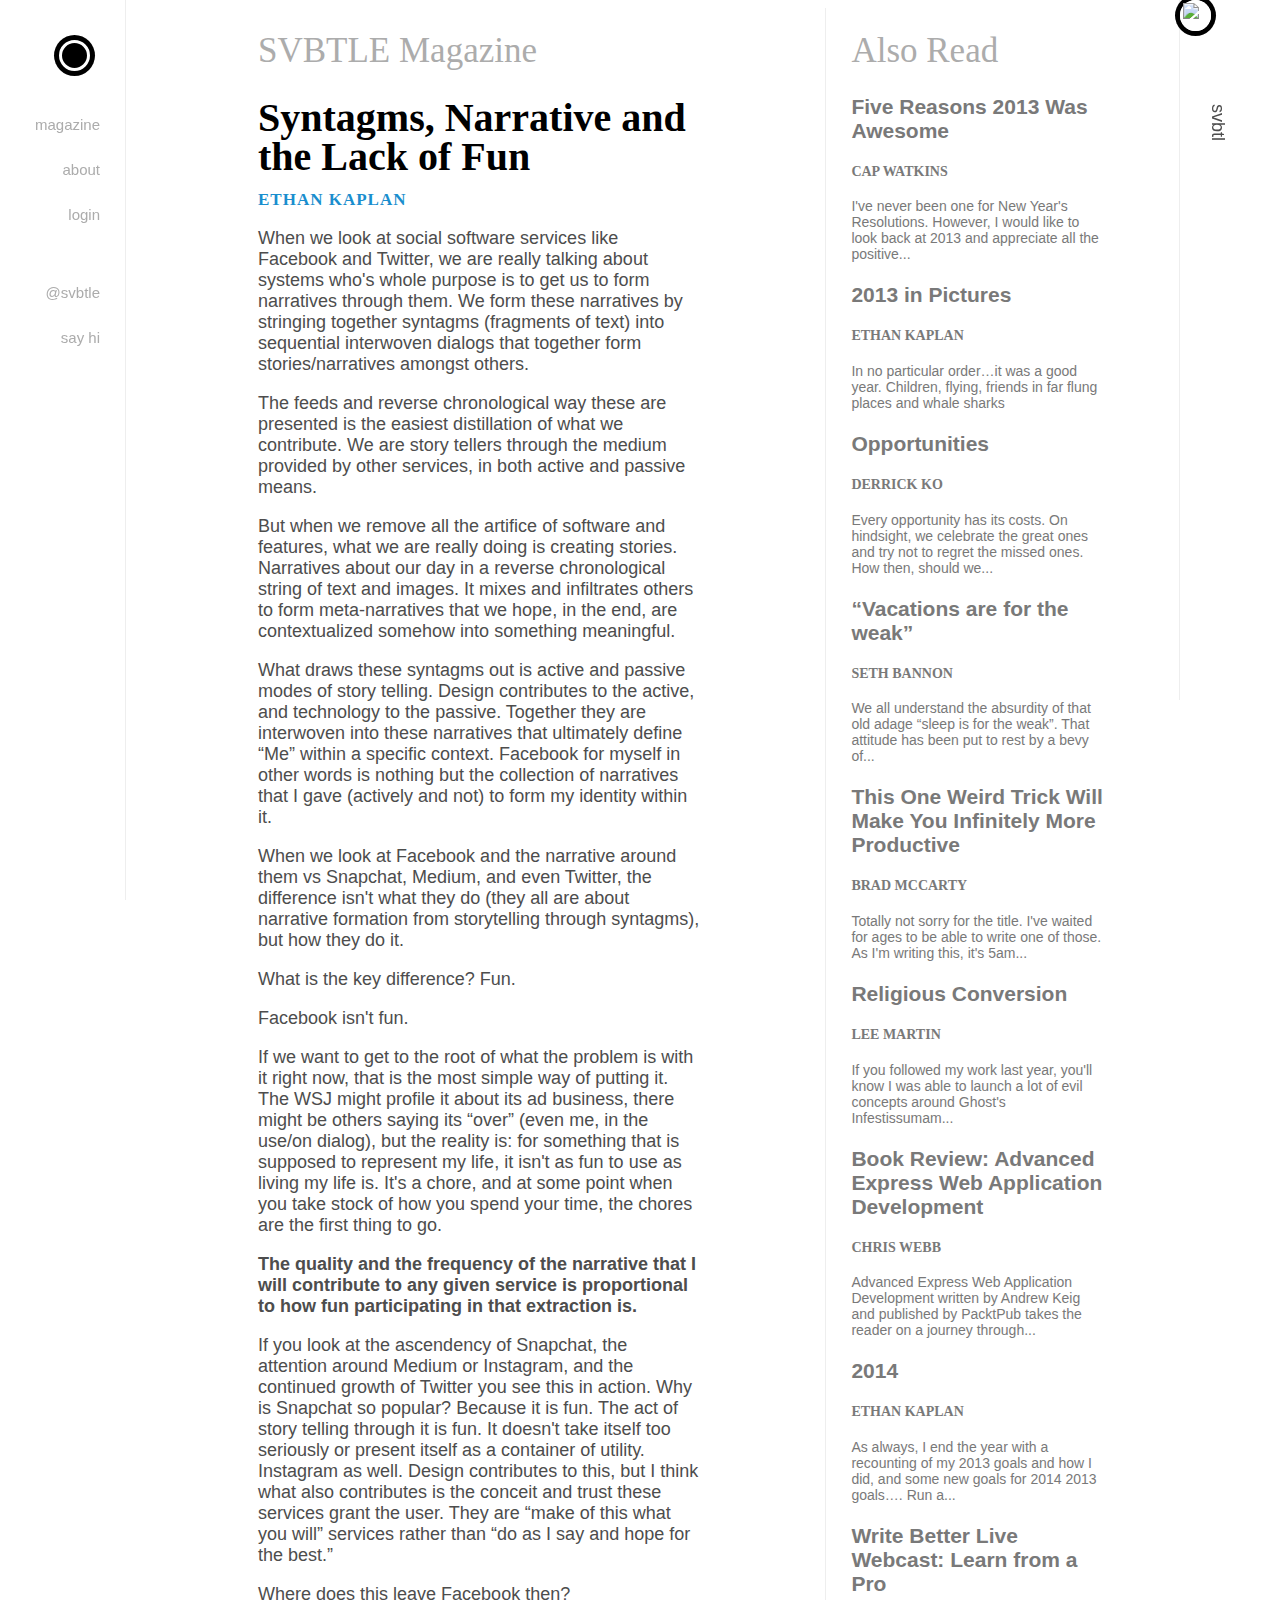
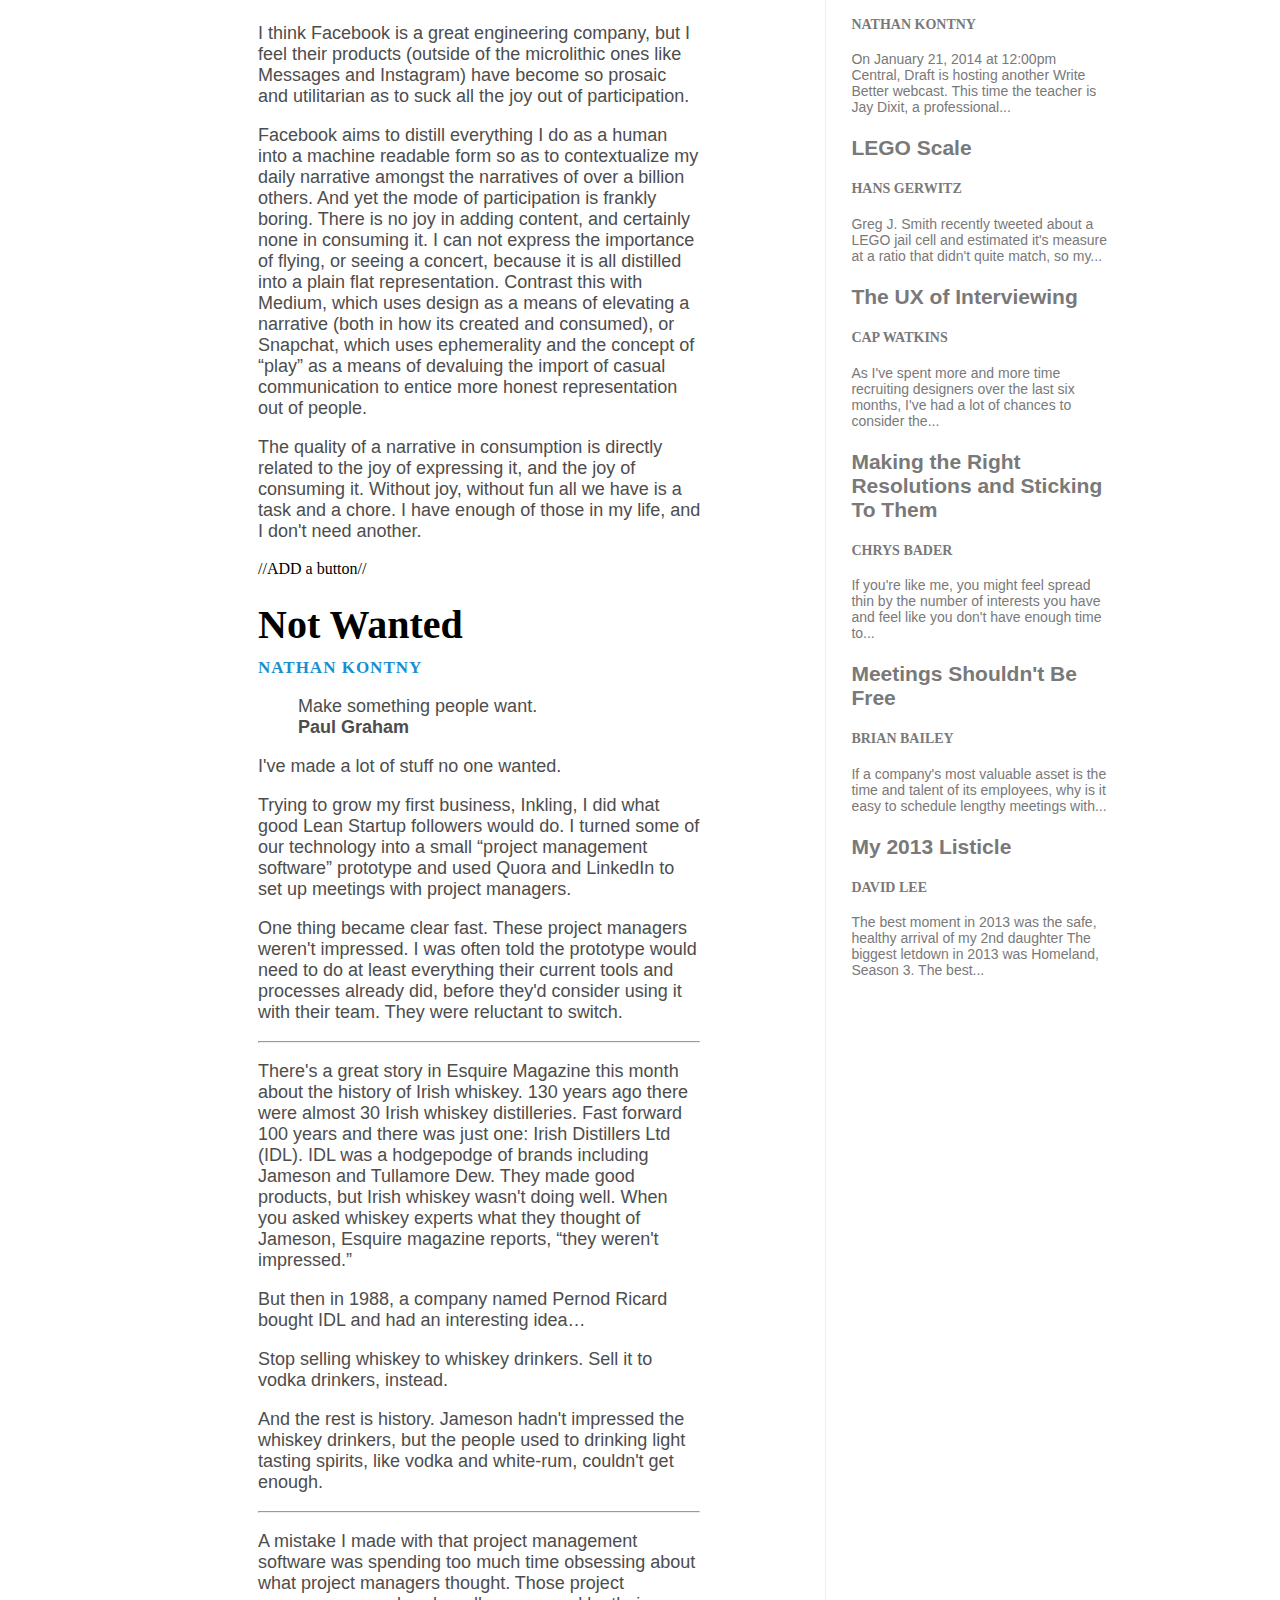
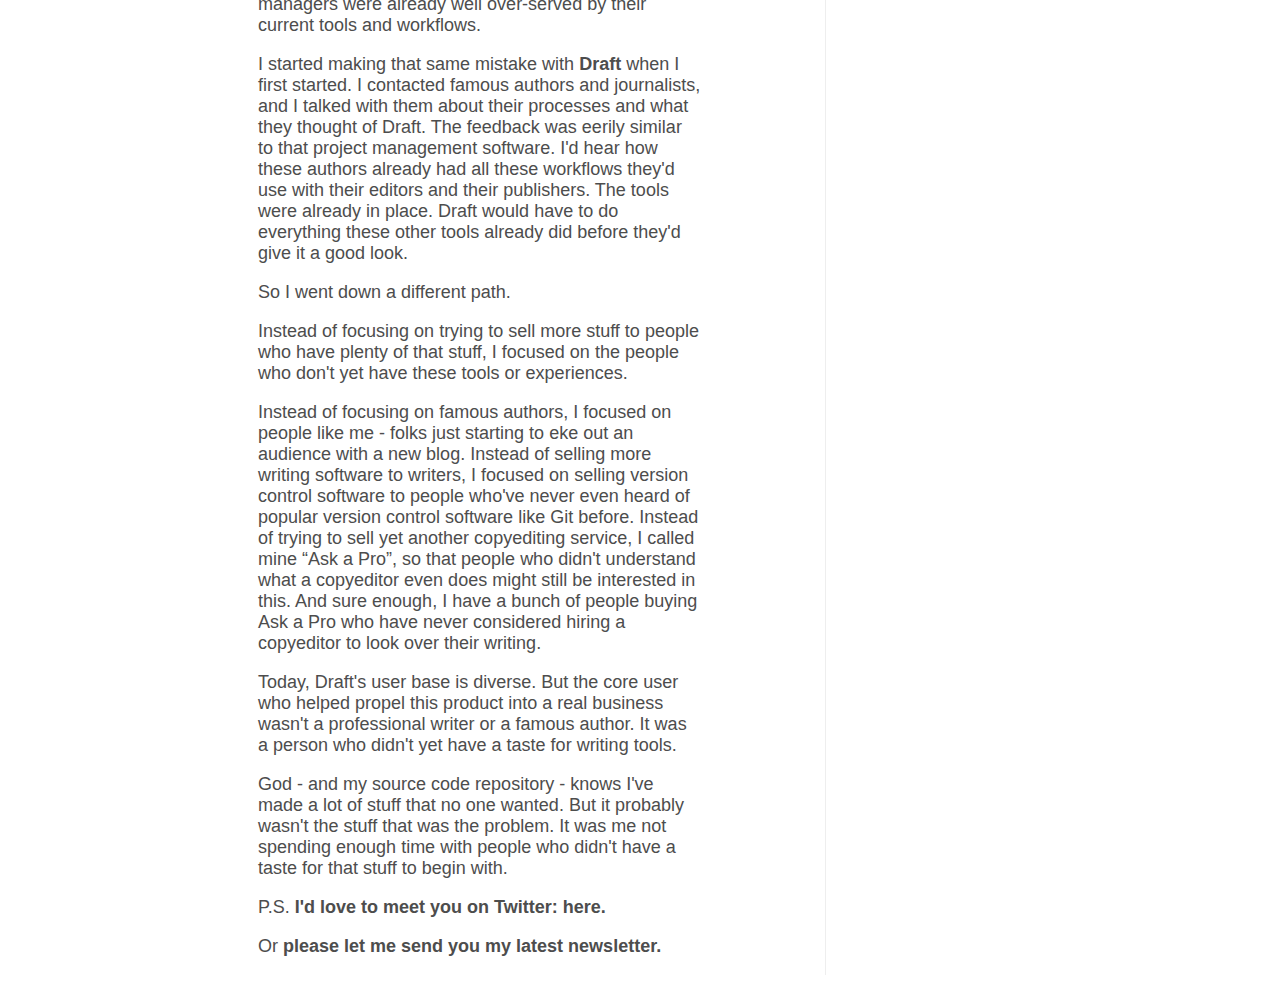
==== commit 1293d2e1: "styled the website. still needs links and ems instead of pixels" ====
--- a/index.html
+++ b/index.html
@@ -22,55 +22,63 @@
 		</div>
 	</div>
 	<div id = "rightside">
+		<div id ="symbol">
+			<img src = "https://dtu1xr3i3b2a1.cloudfront.net/cargo/icons/arrow_down_black-4309ed2aa9ced3b702d2eda70ce014f5.png"
+			</img>
+		</div>
 		<p id ="rightverticle">svbtl</p>
 	</div>
 	<div id= "main">
-		<h1>SVBTLE Magazine</h1>
-		<h1>Syntagms, Narrative and the Lack of Fun</h1>
-		<h2>ETHAN KAPLAN</h2>
-		<p>When we look at social software services like Facebook and Twitter, we are really talking about systems who's whole purpose is to get us to form narratives through them. We form these narratives by stringing together syntagms (fragments of text) into sequential interwoven dialogs that together form stories/narratives amongst others.</p>
-		<p>The feeds and reverse chronological way these are presented is the easiest distillation of what we contribute. We are story tellers through the medium provided by other services, in both active and passive means.</p>
-		<p>But when we remove all the artifice of software and features, what we are really doing is creating stories. Narratives about our day in a reverse chronological string of text and images. It mixes and infiltrates others to form meta-narratives that we hope, in the end, are contextualized somehow into something meaningful.</p>
-		<p>What draws these syntagms out is active and passive modes of story telling. Design contributes to the active, and technology to the passive. Together they are interwoven into these narratives that ultimately define “Me” within a specific context. Facebook for myself in other words is nothing but the collection of narratives that I gave (actively and not) to form my identity within it.</p>
-		<p>When we look at Facebook and the narrative around them vs Snapchat, Medium, and even Twitter, the difference isn't what they do (they all are about narrative formation from storytelling through syntagms), but how they do it.</p>
-		<p>What is the key difference? Fun.</p>
-		<p>Facebook isn't fun.</p>
-		<p>If we want to get to the root of what the problem is with it right now, that is the most simple way of putting it. The WSJ might profile it about its ad business, there might be others saying its “over” (even me, in the use/on dialog), but the reality is: for something that is supposed to represent my life, it isn't as fun to use as living my life is. It's a chore, and at some point when you take stock of how you spend your time, the chores are the first thing to go.</p>
-		<p><strong>The quality and the frequency of the narrative that I will contribute to any given service is proportional to how fun participating in that extraction is.</strong></p>
-		<p>If you look at the ascendency of Snapchat, the attention around Medium or Instagram, and the continued growth of Twitter you see this in action. Why is Snapchat so popular? Because it is fun. The act of story telling through it is fun. It doesn't take itself too seriously or present itself as a container of utility. Instagram as well. Design contributes to this, but I think what also contributes is the conceit and trust these services grant the user. They are “make of this what you will” services rather than “do as I say and hope for the best.”</p>
-		<p>Where does this leave Facebook then?</p>
-		<p>I think Facebook is a great engineering company, but I feel their products (outside of the microlithic ones like Messages and Instagram) have become so prosaic and utilitarian as to suck all the joy out of participation.</p>
-		<p>Facebook aims to distill everything I do as a human into a machine readable form so as to contextualize my daily narrative amongst the narratives of over a billion others. And yet the mode of participation is frankly boring. There is no joy in adding content, and certainly none in consuming it. I can not express the importance of flying, or seeing a concert, because it is all distilled into a plain flat representation. Contrast this with Medium, which uses design as a means of elevating a narrative (both in how its created and consumed), or Snapchat, which uses ephemerality and the concept of “play” as a means of devaluing the import of casual communication to entice more honest representation out of people.</p>
-		<p>The quality of a narrative in consumption is directly related to the joy of expressing it, and the joy of consuming it. Without joy, without fun all we have is a task and a chore. I have enough of those in my life, and I don't need another.</p>
-		//ADD a button//
-		<h1>Not Wanted</h1>
-		<h2>NATHAN KONTNY</h2>
-		<blockquote>Make something people want. <br><strong>Paul Graham</strong></p></blockquote>
-		<p>I've made a lot of stuff no one wanted.</p>
-		<p>Trying to grow my first business, Inkling, I did what good Lean Startup followers would do. I turned some of our technology into a small “project management software” prototype and used Quora and LinkedIn to set up meetings with project managers.</p>
-		<p>One thing became clear fast. These project managers weren't impressed. I was often told the prototype would need to do at least everything their current tools and processes already did, before they'd consider using it with their team. They were reluctant to switch.</p>
-		<hr>
-		<p>There's a great story in Esquire Magazine this month about the history of Irish whiskey. 130 years ago there were almost 30 Irish whiskey distilleries. Fast forward 100 years and there was just one: Irish Distillers Ltd (IDL). IDL was a hodgepodge of brands including Jameson and Tullamore Dew. They made good products, but Irish whiskey wasn't doing well. When you asked whiskey experts what they thought of Jameson, Esquire magazine reports, “they weren't impressed.”</p>
-		<p>But then in 1988, a company named Pernod Ricard bought IDL and had an interesting idea…</p>
-		<p>Stop selling whiskey to whiskey drinkers. Sell it to vodka drinkers, instead.</p>
-		<p>And the rest is history. Jameson hadn't impressed the whiskey drinkers, but the people used to drinking light tasting spirits, like vodka and white-rum, couldn't get enough.</p>
-		<hr>
-		<p>A mistake I made with that project management software was spending too much time obsessing about what project managers thought. Those project managers were already well over-served by their current tools and workflows.</p>
-		<p>I started making that same mistake with <strong>Draft</strong> when I first started. I contacted famous authors and journalists, and I talked with them about their processes and what they thought of Draft. The feedback was eerily similar to that project management software. I'd hear how these authors already had all these workflows they'd use with their editors and their publishers. The tools were already in place. Draft would have to do everything these other tools already did before they'd give it a good look.</p>
-		<p>So I went down a different path.</p>
-		<p>Instead of focusing on trying to sell more stuff to people who have plenty of that stuff, I focused on the people who don't yet have these tools or experiences.</p>
-		<p>Instead of focusing on famous authors, I focused on people like me - folks just starting to eke out an audience with a new blog. Instead of selling more writing software to writers, I focused on selling version control software to people who've never even heard of popular version control software like Git before. Instead of trying to sell yet another copyediting service, I called mine “Ask a Pro”, so that people who didn't understand what a copyeditor even does might still be interested in this. And sure enough, I have a bunch of people buying Ask a Pro who have never considered hiring a copyeditor to look over their writing.</p>
-		<p>Today, Draft's user base is diverse. But the core user who helped propel this product into a real business wasn't a professional writer or a famous author. It was a person who didn't yet have a taste for writing tools.</p>
-		<p>God - and my source code repository - knows I've made a lot of stuff that no one wanted. But it probably wasn't the stuff that was the problem. It was me not spending enough time with people who didn't have a taste for that stuff to begin with.</p>
-		<p>P.S. <strong>I'd love to meet you on Twitter: here.</strong></p>
-		<p>Or <strong>please let me send you my latest newsletter.</strong></p>
+		<div class = "mainarticle">
+			<h1>SVBTLE Magazine</h1>
+			<h1 class ="title">Syntagms, Narrative and the Lack of Fun</h1>
+			<h2>ETHAN KAPLAN</h2>
+			<p>When we look at social software services like Facebook and Twitter, we are really talking about systems who's whole purpose is to get us to form narratives through them. We form these narratives by stringing together syntagms (fragments of text) into sequential interwoven dialogs that together form stories/narratives amongst others.</p>
+			<p>The feeds and reverse chronological way these are presented is the easiest distillation of what we contribute. We are story tellers through the medium provided by other services, in both active and passive means.</p>
+			<p>But when we remove all the artifice of software and features, what we are really doing is creating stories. Narratives about our day in a reverse chronological string of text and images. It mixes and infiltrates others to form meta-narratives that we hope, in the end, are contextualized somehow into something meaningful.</p>
+			<p>What draws these syntagms out is active and passive modes of story telling. Design contributes to the active, and technology to the passive. Together they are interwoven into these narratives that ultimately define “Me” within a specific context. Facebook for myself in other words is nothing but the collection of narratives that I gave (actively and not) to form my identity within it.</p>
+			<p>When we look at Facebook and the narrative around them vs Snapchat, Medium, and even Twitter, the difference isn't what they do (they all are about narrative formation from storytelling through syntagms), but how they do it.</p>
+			<p>What is the key difference? Fun.</p>
+			<p>Facebook isn't fun.</p>
+			<p>If we want to get to the root of what the problem is with it right now, that is the most simple way of putting it. The WSJ might profile it about its ad business, there might be others saying its “over” (even me, in the use/on dialog), but the reality is: for something that is supposed to represent my life, it isn't as fun to use as living my life is. It's a chore, and at some point when you take stock of how you spend your time, the chores are the first thing to go.</p>
+			<p><strong>The quality and the frequency of the narrative that I will contribute to any given service is proportional to how fun participating in that extraction is.</strong></p>
+			<p>If you look at the ascendency of Snapchat, the attention around Medium or Instagram, and the continued growth of Twitter you see this in action. Why is Snapchat so popular? Because it is fun. The act of story telling through it is fun. It doesn't take itself too seriously or present itself as a container of utility. Instagram as well. Design contributes to this, but I think what also contributes is the conceit and trust these services grant the user. They are “make of this what you will” services rather than “do as I say and hope for the best.”</p>
+			<p>Where does this leave Facebook then?</p>
+			<p>I think Facebook is a great engineering company, but I feel their products (outside of the microlithic ones like Messages and Instagram) have become so prosaic and utilitarian as to suck all the joy out of participation.</p>
+			<p>Facebook aims to distill everything I do as a human into a machine readable form so as to contextualize my daily narrative amongst the narratives of over a billion others. And yet the mode of participation is frankly boring. There is no joy in adding content, and certainly none in consuming it. I can not express the importance of flying, or seeing a concert, because it is all distilled into a plain flat representation. Contrast this with Medium, which uses design as a means of elevating a narrative (both in how its created and consumed), or Snapchat, which uses ephemerality and the concept of “play” as a means of devaluing the import of casual communication to entice more honest representation out of people.</p>
+			<p>The quality of a narrative in consumption is directly related to the joy of expressing it, and the joy of consuming it. Without joy, without fun all we have is a task and a chore. I have enough of those in my life, and I don't need another.</p>
+			//ADD a button//
+		</div>
+		<div class ="mainarticle">
+			<h1 class = "title">Not Wanted</h1>
+			<h2>NATHAN KONTNY</h2>
+			<blockquote>Make something people want. <br><strong>Paul Graham</strong></p></blockquote>
+			<p>I've made a lot of stuff no one wanted.</p>
+			<p>Trying to grow my first business, Inkling, I did what good Lean Startup followers would do. I turned some of our technology into a small “project management software” prototype and used Quora and LinkedIn to set up meetings with project managers.</p>
+			<p>One thing became clear fast. These project managers weren't impressed. I was often told the prototype would need to do at least everything their current tools and processes already did, before they'd consider using it with their team. They were reluctant to switch.</p>
+			<hr>
+			<p>There's a great story in Esquire Magazine this month about the history of Irish whiskey. 130 years ago there were almost 30 Irish whiskey distilleries. Fast forward 100 years and there was just one: Irish Distillers Ltd (IDL). IDL was a hodgepodge of brands including Jameson and Tullamore Dew. They made good products, but Irish whiskey wasn't doing well. When you asked whiskey experts what they thought of Jameson, Esquire magazine reports, “they weren't impressed.”</p>
+			<p>But then in 1988, a company named Pernod Ricard bought IDL and had an interesting idea…</p>
+			<p>Stop selling whiskey to whiskey drinkers. Sell it to vodka drinkers, instead.</p>
+			<p>And the rest is history. Jameson hadn't impressed the whiskey drinkers, but the people used to drinking light tasting spirits, like vodka and white-rum, couldn't get enough.</p>
+			<hr>
+			<p>A mistake I made with that project management software was spending too much time obsessing about what project managers thought. Those project managers were already well over-served by their current tools and workflows.</p>
+			<p>I started making that same mistake with <strong>Draft</strong> when I first started. I contacted famous authors and journalists, and I talked with them about their processes and what they thought of Draft. The feedback was eerily similar to that project management software. I'd hear how these authors already had all these workflows they'd use with their editors and their publishers. The tools were already in place. Draft would have to do everything these other tools already did before they'd give it a good look.</p>
+			<p>So I went down a different path.</p>
+			<p>Instead of focusing on trying to sell more stuff to people who have plenty of that stuff, I focused on the people who don't yet have these tools or experiences.</p>
+			<p>Instead of focusing on famous authors, I focused on people like me - folks just starting to eke out an audience with a new blog. Instead of selling more writing software to writers, I focused on selling version control software to people who've never even heard of popular version control software like Git before. Instead of trying to sell yet another copyediting service, I called mine “Ask a Pro”, so that people who didn't understand what a copyeditor even does might still be interested in this. And sure enough, I have a bunch of people buying Ask a Pro who have never considered hiring a copyeditor to look over their writing.</p>
+			<p>Today, Draft's user base is diverse. But the core user who helped propel this product into a real business wasn't a professional writer or a famous author. It was a person who didn't yet have a taste for writing tools.</p>
+			<p>God - and my source code repository - knows I've made a lot of stuff that no one wanted. But it probably wasn't the stuff that was the problem. It was me not spending enough time with people who didn't have a taste for that stuff to begin with.</p>
+			<p>P.S. <strong>I'd love to meet you on Twitter: here.</strong></p>
+			<p>Or <strong>please let me send you my latest newsletter.</strong></p>
+		</div>
 	</div>
 	<div id ="aside">
 		<h1>Also Read</h1>
 		<article>
 			<h3>Five Reasons 2013 Was Awesome</h3>
 			<h4>CAP WATKINS</h4>
-			<p>I’ve never been one for New Year’s Resolutions. However, I would like to look back at 2013 and appreciate all the positive...</p>
+			<p>I've never been one for New Year's Resolutions. However, I would like to look back at 2013 and appreciate all the positive...</p>
 		</article>
 		<article>
 			<h3>2013 in Pictures</h3>
@@ -95,12 +103,12 @@
 		<article>
 			<h3>This One Weird Trick Will Make You Infinitely More Productive</h3>
 			<h4>BRAD MCCARTY</h4>
-			<p>Totally not sorry for the title. I’ve waited for ages to be able to write one of those. As I’m writing this, it’s 5am...</p>
+			<p>Totally not sorry for the title. I've waited for ages to be able to write one of those. As I'm writing this, it's 5am...</p>
 		</article>
 		<article>
 			<h3>Religious Conversion</h3>
 			<h4>LEE MARTIN</h4>
-			<p>If you followed my work last year, you’ll know I was able to launch a lot of evil concepts around Ghost’s Infestissumam...</p>
+			<p>If you followed my work last year, you'll know I was able to launch a lot of evil concepts around Ghost's Infestissumam...</p>
 		</article>
 		<article>
 			<h3>Book Review: Advanced Express Web Application Development</h3>
@@ -120,22 +128,22 @@
 		<article>
 			<h3>LEGO Scale</h3>
 			<h4>HANS GERWITZ</h4>
-			<p>Greg J. Smith recently tweeted about a LEGO jail cell and estimated it’s measure at a ratio that didn’t quite match, so my...</p>
+			<p>Greg J. Smith recently tweeted about a LEGO jail cell and estimated it's measure at a ratio that didn't quite match, so my...</p>
 		</article>
 		<article>
 			<h3>The UX of Interviewing</h3>
 			<h4>CAP WATKINS</h4>
-			<p>As I’ve spent more and more time recruiting designers over the last six months, I’ve had a lot of chances to consider the...</p>
+			<p>As I've spent more and more time recruiting designers over the last six months, I've had a lot of chances to consider the...</p>
 		</article>
 		<article>
 			<h3>Making the Right Resolutions and Sticking To Them</h3>
 			<h4>CHRYS BADER</h4>
-			<p>If you’re like me, you might feel spread thin by the number of interests you have and feel like you don’t have enough time to...</p>
+			<p>If you're like me, you might feel spread thin by the number of interests you have and feel like you don't have enough time to...</p>
 		</article>
 		<article>
-			<h3>Meetings Shouldn’t Be Free</h3>
+			<h3>Meetings Shouldn't Be Free</h3>
 			<h4>BRIAN BAILEY</h4>
-			<p>If a company’s most valuable asset is the time and talent of its employees, why is it easy to schedule lengthy meetings with...</p>
+			<p>If a company's most valuable asset is the time and talent of its employees, why is it easy to schedule lengthy meetings with...</p>
 		</article>
 		<article>
 			<h3>My 2013 Listicle</h3>
--- a/stylesheet.css
+++ b/stylesheet.css
@@ -19,6 +19,7 @@
 	position: fixed;
 	left:0px;
 	top:0px;
+	border-right: 1px solid #eee;
 
 
 }
@@ -29,6 +30,7 @@
 	margin-right: 0px;
 	padding-right: 125px;
 	width: 35%;
+	border-right: 1px solid #eee;
 
 }
 #logobox{
@@ -54,7 +56,6 @@
 	margin-right: 0px;
 	padding-left: 10px;
 	padding-right: 10px;
-	background-color: green;
 	float: right;
 	width: 75px;
 	height: 700px;
@@ -64,6 +65,8 @@
 	position: fixed;
 	right: 0px;
 	top: 0px;
+	border-left: 1px solid #eee;
+	padding-right: 25px;
 }
 #leftlist{
 	text-align: right;
@@ -71,4 +74,63 @@
 #rightverticle{
 	-webkit-transform: rotate(90deg);
 	margin-top: 100px;
+}
+h1{
+	font-size: 35px;
+	font-family: 'freight-sans-pro';
+	color: #acacac;
+	font-weight: 100;
+}
+p, blockquote{
+	font-family: 'proxima-nova', 'Helvetica', 'Avenir', 'Arial', sans-serif;
+	color:#4d4d4d;
+	font-size: 18px;
+}
+article p{
+	color: #797979;
+	text-decoration: none;
+	font-size: 14px;
+}
+article h4{
+	font-family: 'freight-sans-pro';
+	font-weight: 700;
+	font-size: 14px;
+	color: #797979;
+}
+article h3{
+	font-family: 'proxima-nova', 'Helvetica', 'Avenir', 'Arial', sans-serif;
+	font-size: 21px;
+	color: #797979;
+}
+.title{
+	color:#000;
+	font-weight: 700;
+	font-family: 'freight-sans-pro';
+	font-size: 40px;
+	line-height: 39px;
+	margin-bottom: 10px;
+}
+div h2{
+	color: #1a8ece;
+	font-weight: 800;
+	font-family: 'freight-sans-pro';
+	font-size: 17px;
+	letter-spacing: 1px;
+}
+#leftlist p{
+	font-size: 15px;
+	color: #acacac;
+	line-height: 30px;
+}
+#mainarticle{
+	border-bottom: 1px solid #eee;
+	padding-right: 10px;
+	padding-left: 10px;
+}
+#symbol{
+	height:25px;
+	width: 25px;
+	border: 3px solid white;
+	box-shadow: 0 0 0 5px black;
+	border-radius: 100%;
 }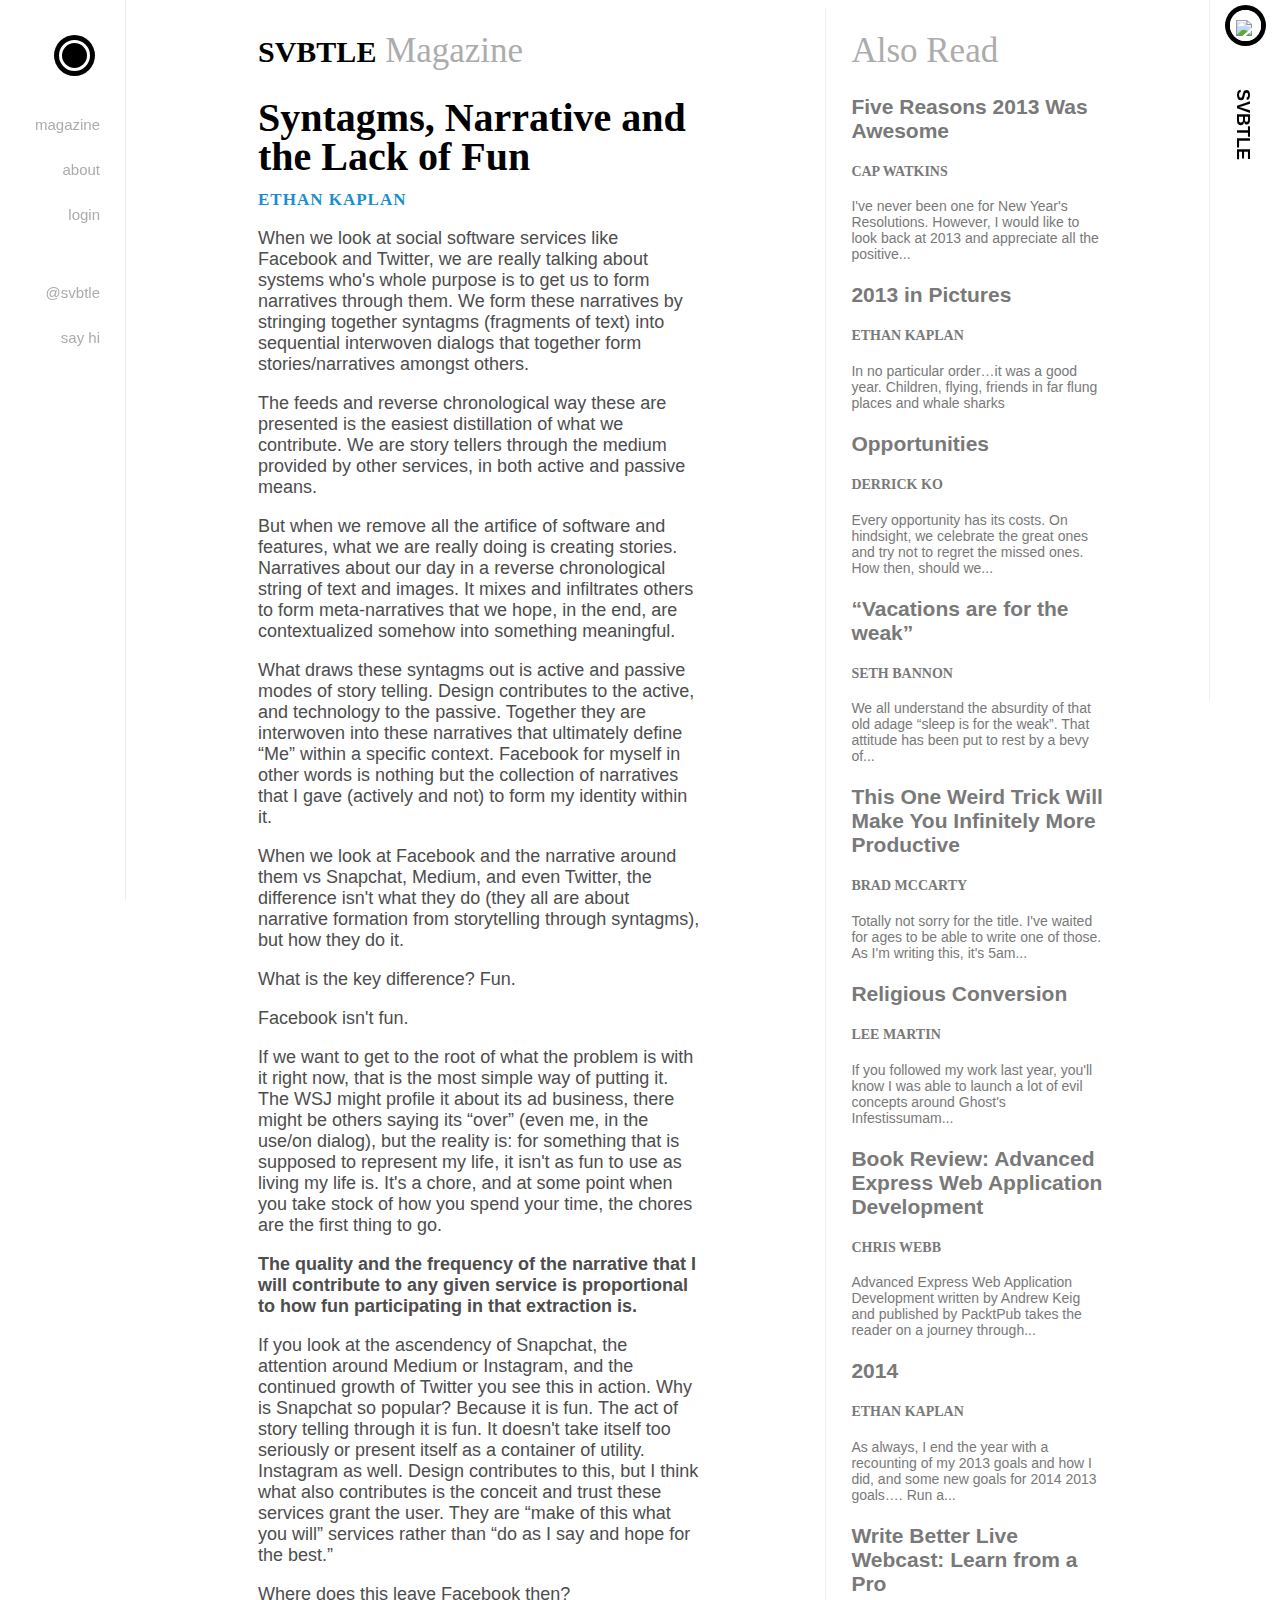
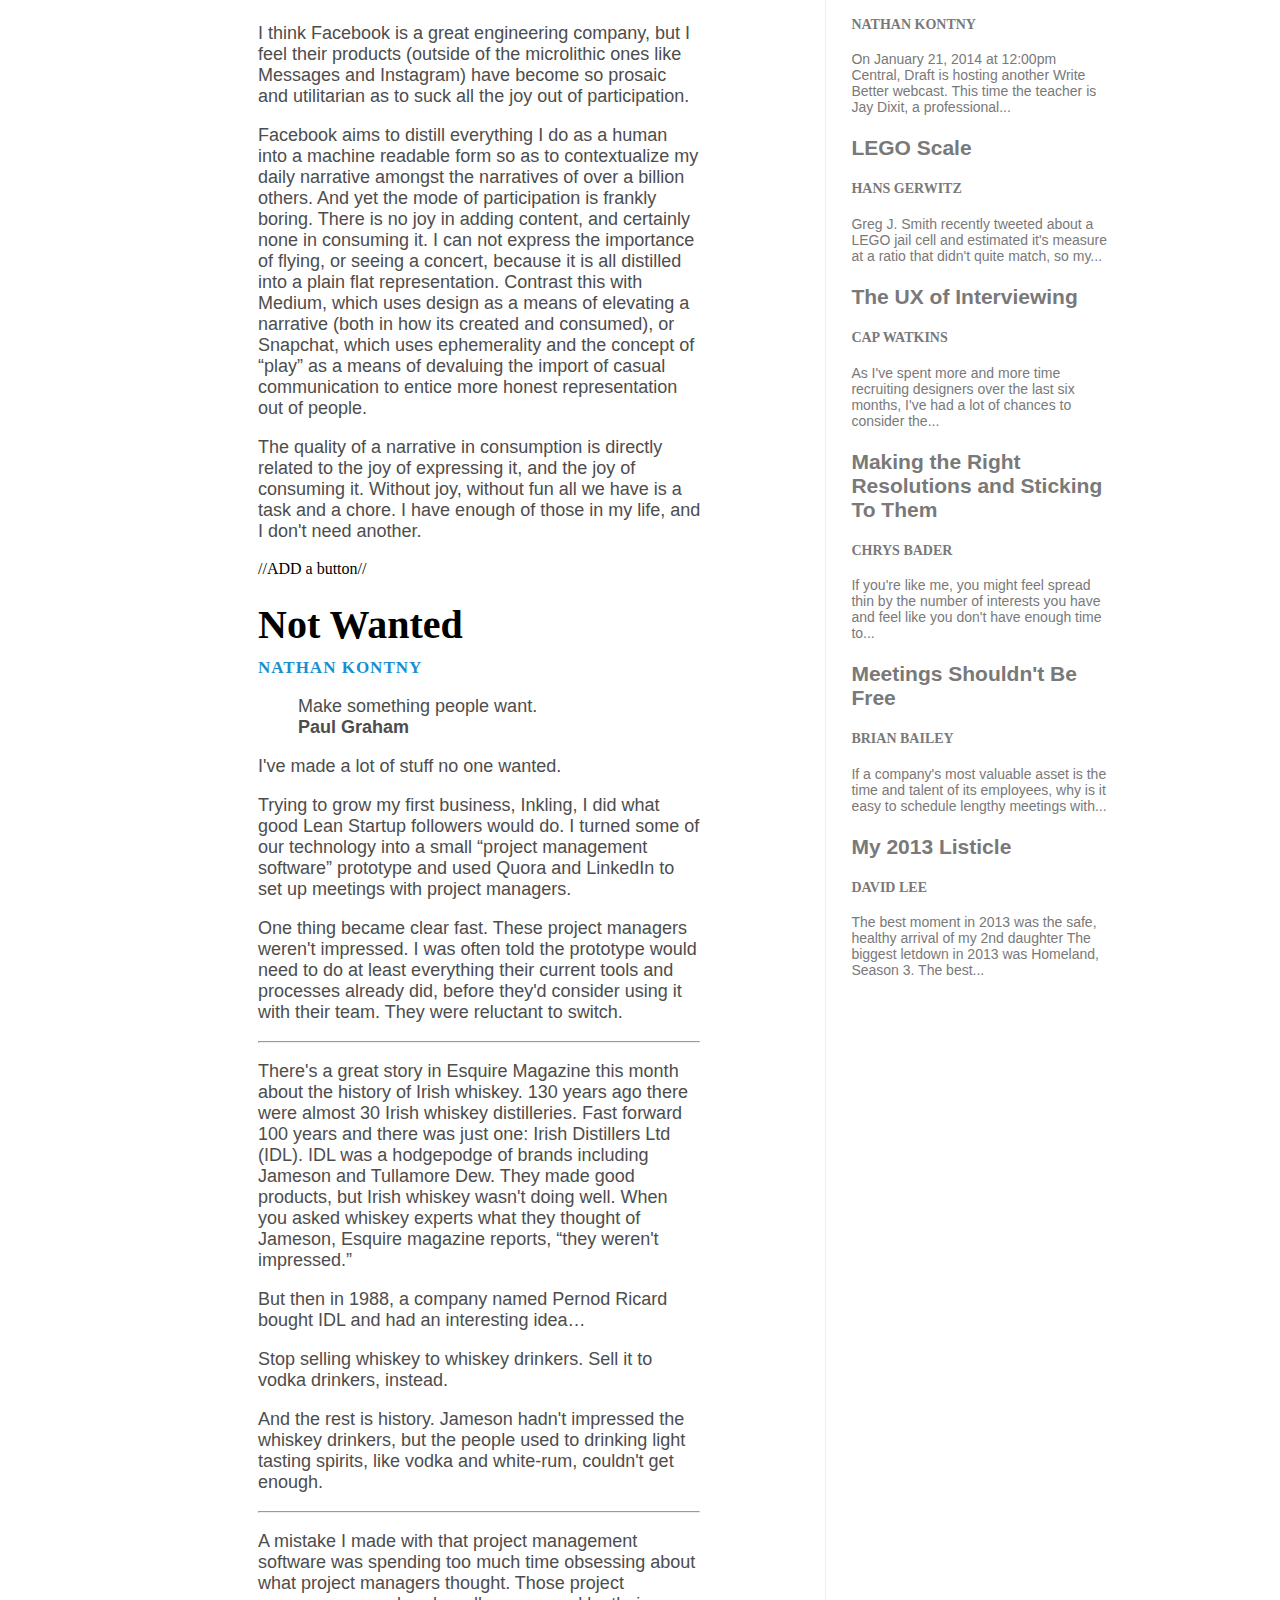
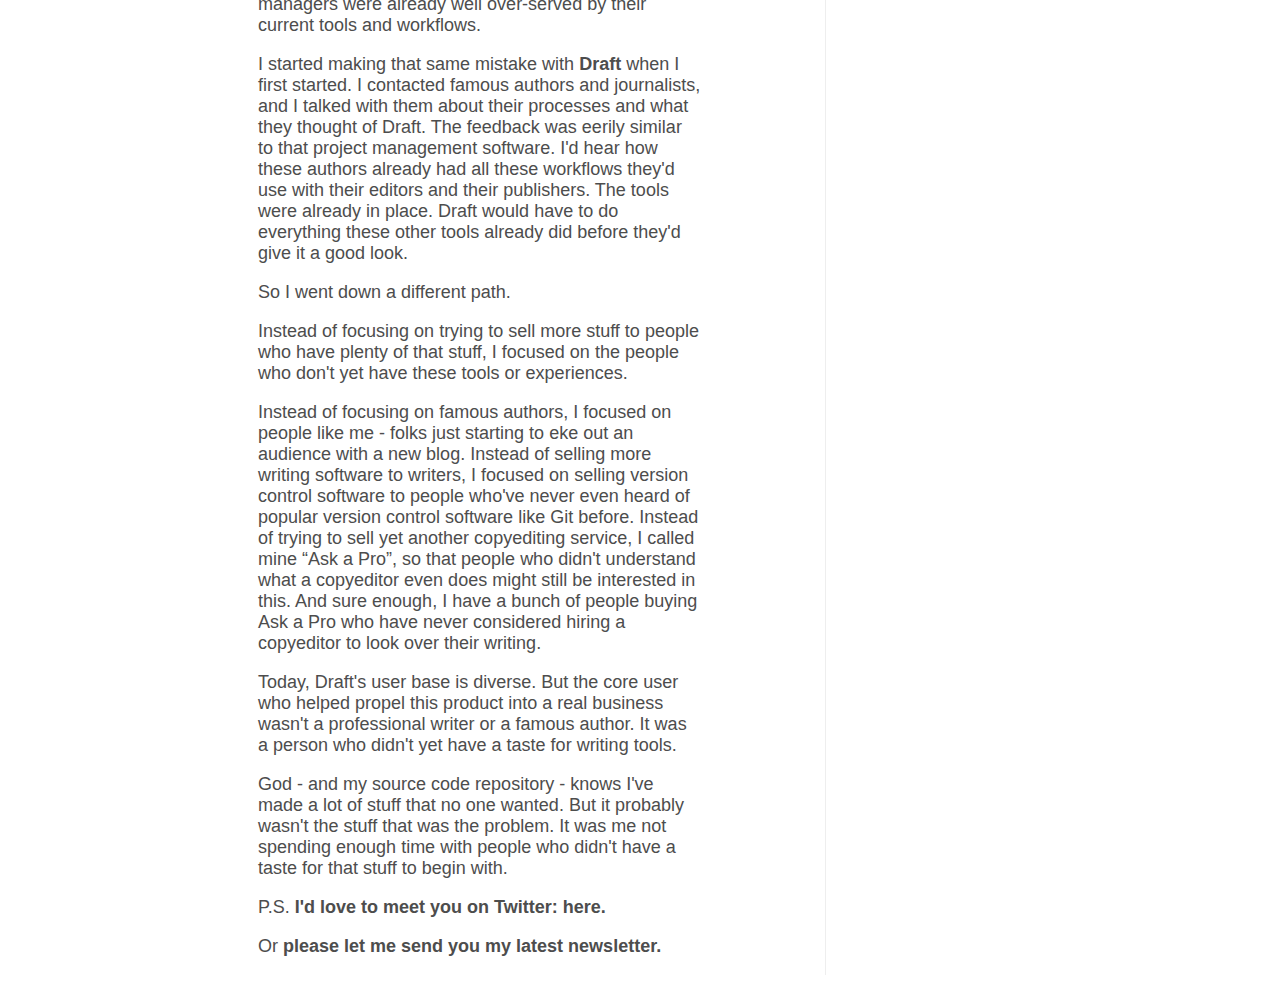
==== commit 9b1cfe0c: "added a favicon, it took me a while to find it" ====
--- a/index.html
+++ b/index.html
@@ -1,7 +1,7 @@
 <!DOCTYPE html>
 <html>
 <head>
-		<link rel="shortcut icon" class="logo">
+		<link rel="shortcut icon" href="http://static.tumblr.com/uawuk3n/OwLmsvz28/svbtle-favicon.png">
 		<link type="text/css" rel="stylesheet" href="stylesheet.css"/>
 		<meta name = "nviewport" content +"initial-scale+1"/>
 		<title>Svbtle</title>
@@ -26,11 +26,12 @@
 			<img src = "https://dtu1xr3i3b2a1.cloudfront.net/cargo/icons/arrow_down_black-4309ed2aa9ced3b702d2eda70ce014f5.png"
 			</img>
 		</div>
-		<p id ="rightverticle">svbtl</p>
+		<p id ="rightverticle"><strong>SVBTLE</strong></p>
 	</div>
 	<div id= "main">
+		
+		<h1><span>SVBTLE</span> Magazine</h1>
 		<div class = "mainarticle">
-			<h1>SVBTLE Magazine</h1>
 			<h1 class ="title">Syntagms, Narrative and the Lack of Fun</h1>
 			<h2>ETHAN KAPLAN</h2>
 			<p>When we look at social software services like Facebook and Twitter, we are really talking about systems who's whole purpose is to get us to form narratives through them. We form these narratives by stringing together syntagms (fragments of text) into sequential interwoven dialogs that together form stories/narratives amongst others.</p>
--- a/stylesheet.css
+++ b/stylesheet.css
@@ -55,9 +55,9 @@
 	margin-left: 0px;
 	margin-right: 0px;
 	padding-left: 10px;
-	padding-right: 10px;
+	padding-right: 0px;
 	float: right;
-	width: 75px;
+	width: 45px;
 	height: 700px;
 	display: inline-block;
 	padding: 0px;
@@ -73,7 +73,10 @@
 }
 #rightverticle{
 	-webkit-transform: rotate(90deg);
-	margin-top: 100px;
+	margin-top: 50px;
+	margin-left: 20px;
+	font-family: 'proxima-nova','Helvetica','Avenir','Arial',sans-serif;
+	color: #000
 }
 h1{
 	font-size: 35px;
@@ -133,4 +136,17 @@
 	border: 3px solid white;
 	box-shadow: 0 0 0 5px black;
 	border-radius: 100%;
+	margin-top: 10px;	
+	margin-left: 20px;
+}
+#symbol img{
+	margin-top: 7px;
+	margin-left: 2.5px;
+
+}
+span{
+	color: #000;
+	font-family: 'freight-sans-pro';
+	font-weight: 900;
+	font-size: 30px;
 }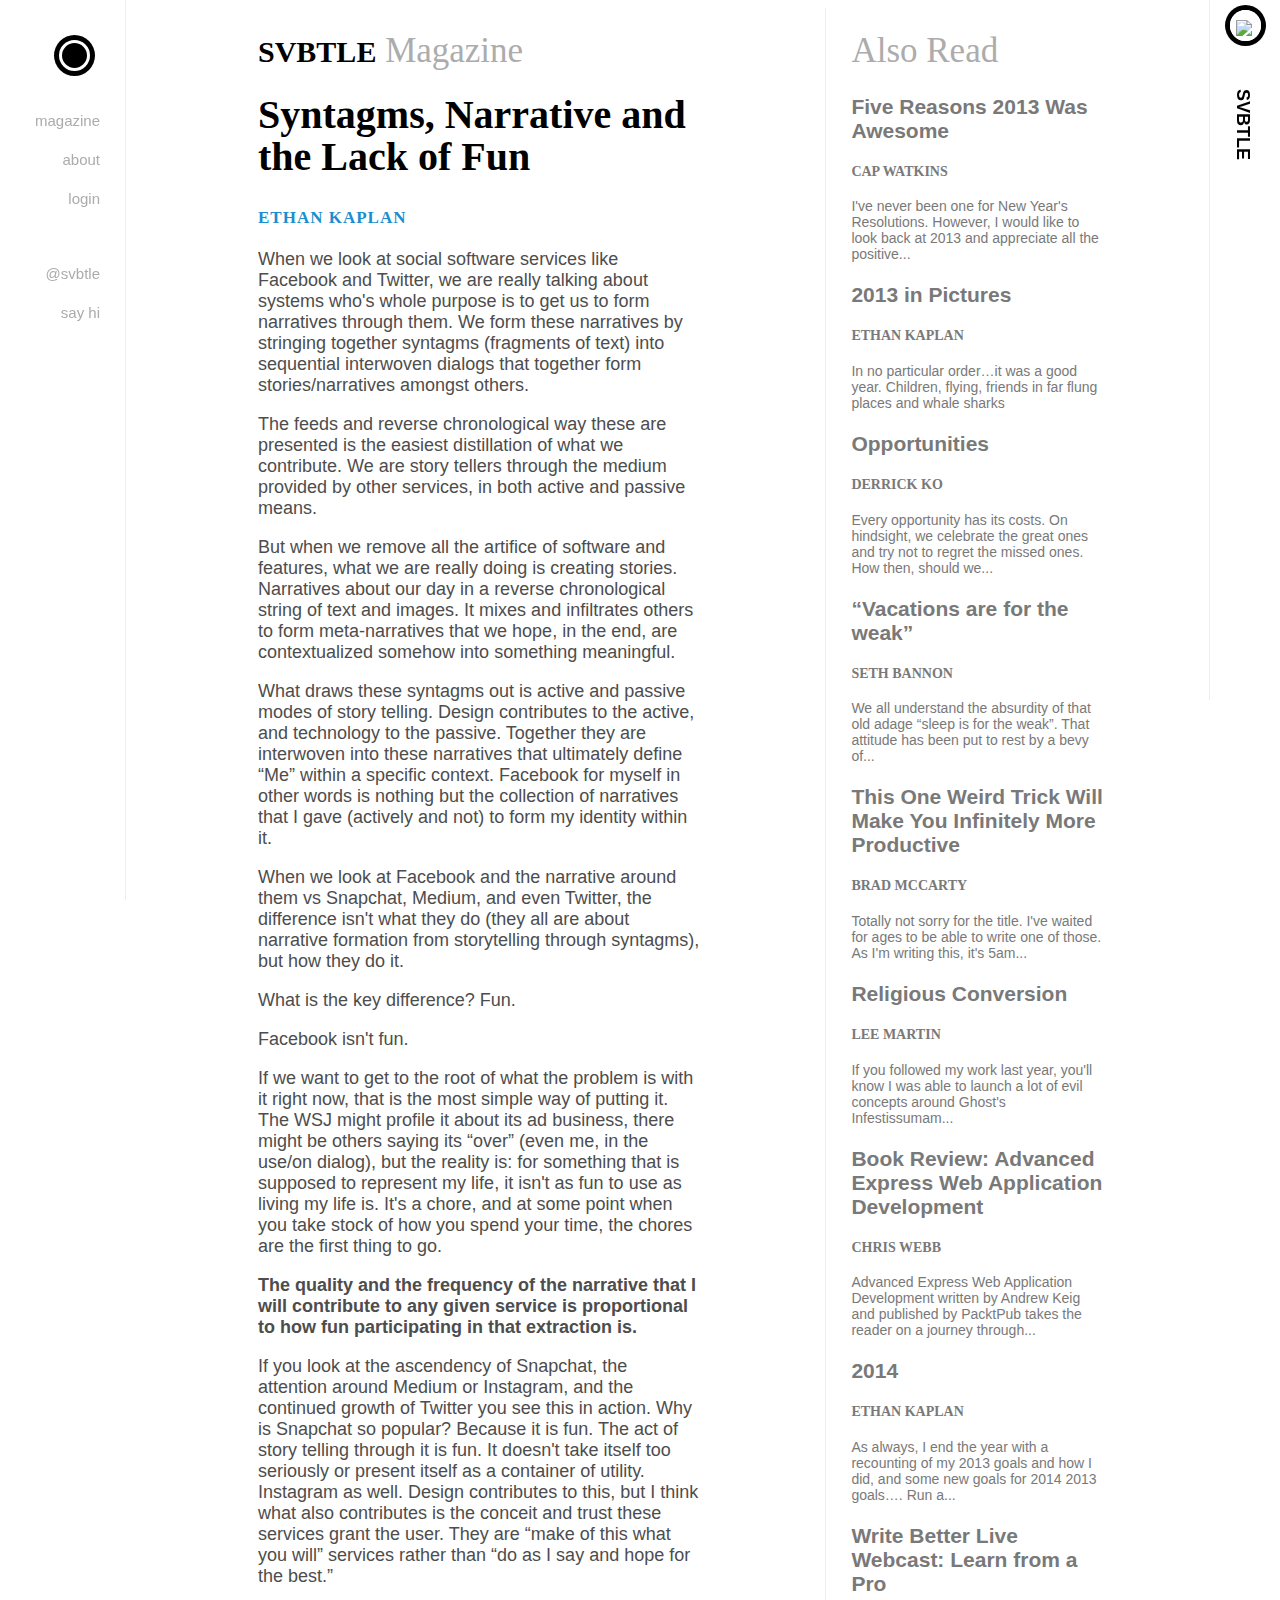
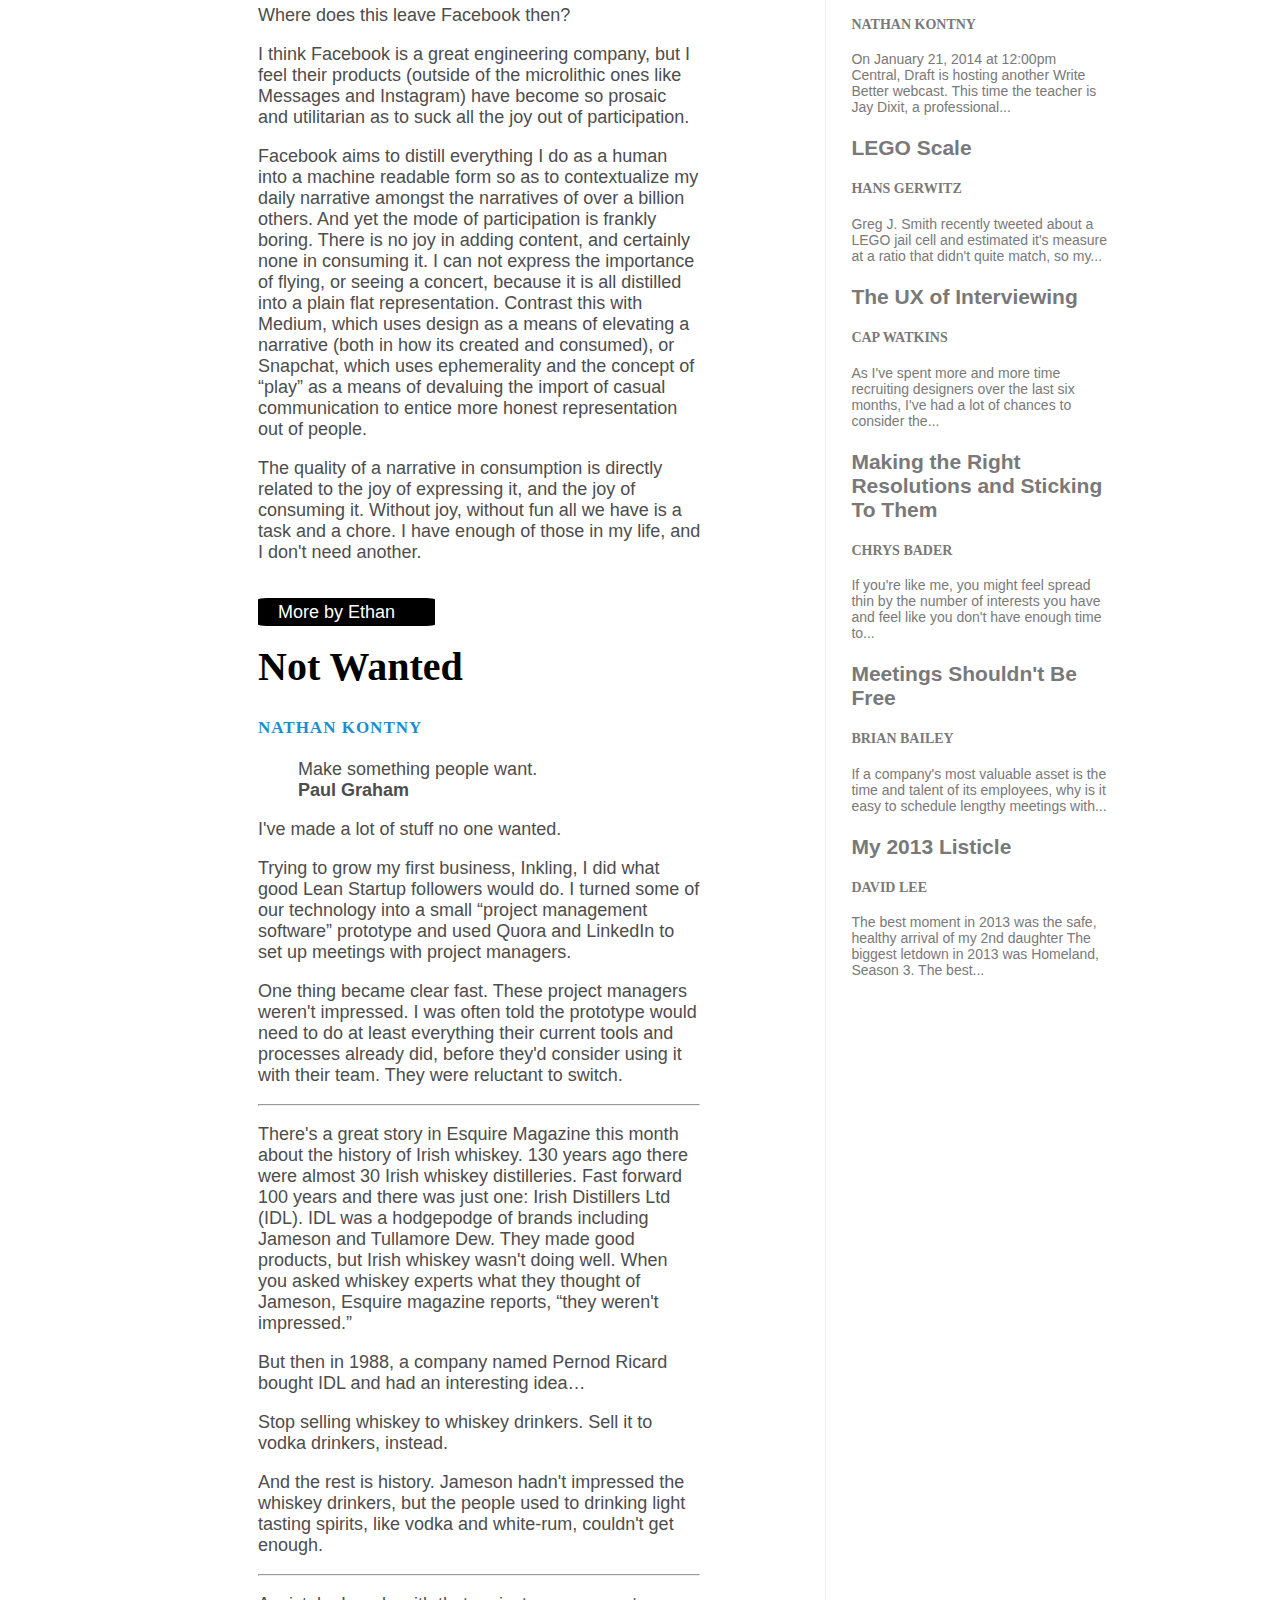
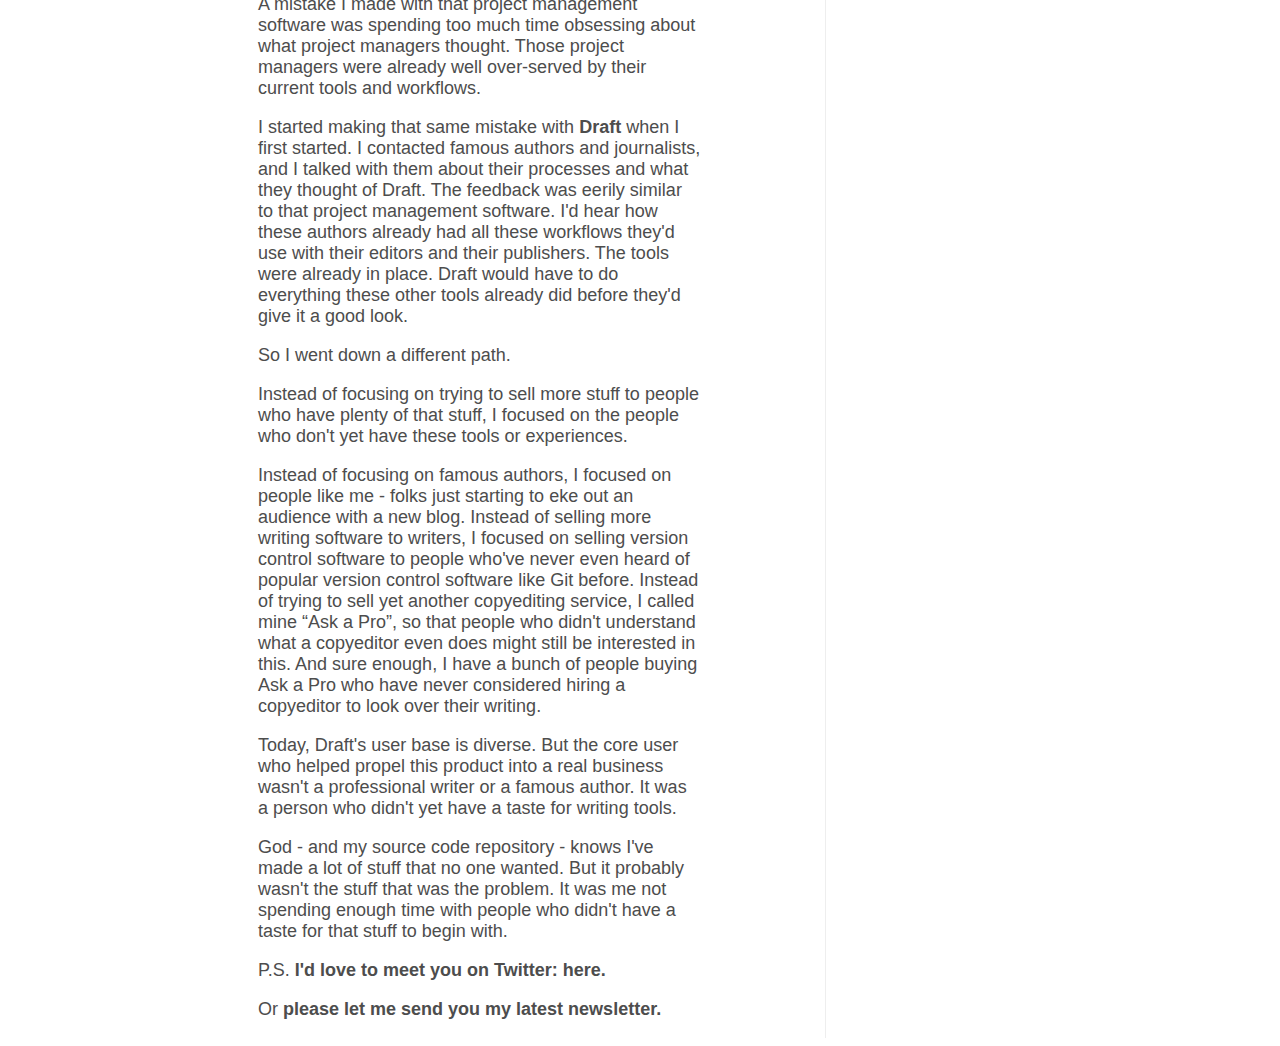
==== commit bc5e41e7: "added links" ====
--- a/index.html
+++ b/index.html
@@ -9,16 +9,18 @@
 <body>
 	<div id = "leftside">
 		<div id = "logobox">
-			<div class = "logo">
-			</div>
+			<a href = "https://svbtle.com/">
+				<div class = "logo">
+				</div>
+			</a>
 		</div>
 		<div id = "leftlist">
-			<p>magazine</p>
-			<p>about</p>
-			<p>login</p>
+			<p><a href ="https://svbtle.com/magazine">magazine</a></p>
+			<p><a href ="https://svbtle.com/about">about</a></p>
+			<p><a href ="https://svbtle.com/login">login</a></p>
 			<br>
-			<p>@svbtle</p>
-			<p>say hi</p>
+			<p><a href ="http://twitter.com/svbtle">@svbtle</a></p>
+			<p><a href ="hello@svbtle.com">say hi</a></p>
 		</div>
 	</div>
 	<div id = "rightside">
@@ -32,8 +34,8 @@
 		
 		<h1><span>SVBTLE</span> Magazine</h1>
 		<div class = "mainarticle">
-			<h1 class ="title">Syntagms, Narrative and the Lack of Fun</h1>
-			<h2>ETHAN KAPLAN</h2>
+			<h1 class ="title"><a href = "">Syntagms, Narrative and the Lack of Fun</a></h1>
+			<h2><a href = "">ETHAN KAPLAN</a></h2>
 			<p>When we look at social software services like Facebook and Twitter, we are really talking about systems who's whole purpose is to get us to form narratives through them. We form these narratives by stringing together syntagms (fragments of text) into sequential interwoven dialogs that together form stories/narratives amongst others.</p>
 			<p>The feeds and reverse chronological way these are presented is the easiest distillation of what we contribute. We are story tellers through the medium provided by other services, in both active and passive means.</p>
 			<p>But when we remove all the artifice of software and features, what we are really doing is creating stories. Narratives about our day in a reverse chronological string of text and images. It mixes and infiltrates others to form meta-narratives that we hope, in the end, are contextualized somehow into something meaningful.</p>
@@ -48,11 +50,15 @@
 			<p>I think Facebook is a great engineering company, but I feel their products (outside of the microlithic ones like Messages and Instagram) have become so prosaic and utilitarian as to suck all the joy out of participation.</p>
 			<p>Facebook aims to distill everything I do as a human into a machine readable form so as to contextualize my daily narrative amongst the narratives of over a billion others. And yet the mode of participation is frankly boring. There is no joy in adding content, and certainly none in consuming it. I can not express the importance of flying, or seeing a concert, because it is all distilled into a plain flat representation. Contrast this with Medium, which uses design as a means of elevating a narrative (both in how its created and consumed), or Snapchat, which uses ephemerality and the concept of “play” as a means of devaluing the import of casual communication to entice more honest representation out of people.</p>
 			<p>The quality of a narrative in consumption is directly related to the joy of expressing it, and the joy of consuming it. Without joy, without fun all we have is a task and a chore. I have enough of those in my life, and I don't need another.</p>
-			//ADD a button//
+			<p>
+				<br>
+				<a href = "" class = "buttonize">More by Ethan </a> 
+			</p>
 		</div>
 		<div class ="mainarticle">
-			<h1 class = "title">Not Wanted</h1>
-			<h2>NATHAN KONTNY</h2>
+
+			<h1 class = "title"><a href = "">Not Wanted</a></h1>
+			<h2><a href = "">NATHAN KONTNY</a></h2>
 			<blockquote>Make something people want. <br><strong>Paul Graham</strong></p></blockquote>
 			<p>I've made a lot of stuff no one wanted.</p>
 			<p>Trying to grow my first business, Inkling, I did what good Lean Startup followers would do. I turned some of our technology into a small “project management software” prototype and used Quora and LinkedIn to set up meetings with project managers.</p>
--- a/stylesheet.css
+++ b/stylesheet.css
@@ -105,25 +105,28 @@
 	font-size: 21px;
 	color: #797979;
 }
-.title{
+.title a{
 	color:#000;
 	font-weight: 700;
 	font-family: 'freight-sans-pro';
 	font-size: 40px;
 	line-height: 39px;
 	margin-bottom: 10px;
+	text-decoration: none;
 }
-div h2{
+.mainarticle h2 a{
 	color: #1a8ece;
 	font-weight: 800;
 	font-family: 'freight-sans-pro';
 	font-size: 17px;
 	letter-spacing: 1px;
+	text-decoration: none;
 }
-#leftlist p{
+#leftlist a{
 	font-size: 15px;
 	color: #acacac;
-	line-height: 30px;
+	line-height: 17px;
+	text-decoration: none;
 }
 #mainarticle{
 	border-bottom: 1px solid #eee;
@@ -149,4 +152,23 @@
 	font-family: 'freight-sans-pro';
 	font-weight: 900;
 	font-size: 30px;
-}+}
+#leftlist p a:hover{
+	font-weight: 700;
+	color: #000;
+}
+.mainarticle a:hover{
+	color: #1a8ece;
+	text-decoration: none;
+}
+.buttonize{
+	color: white;
+	background-color: black;
+	text-decoration: none;
+	padding-top: 4px;
+	padding-bottom: 4px;
+	padding-left: 20px;
+	padding-right: 40px;
+	border-radius: 5%;
+}
+
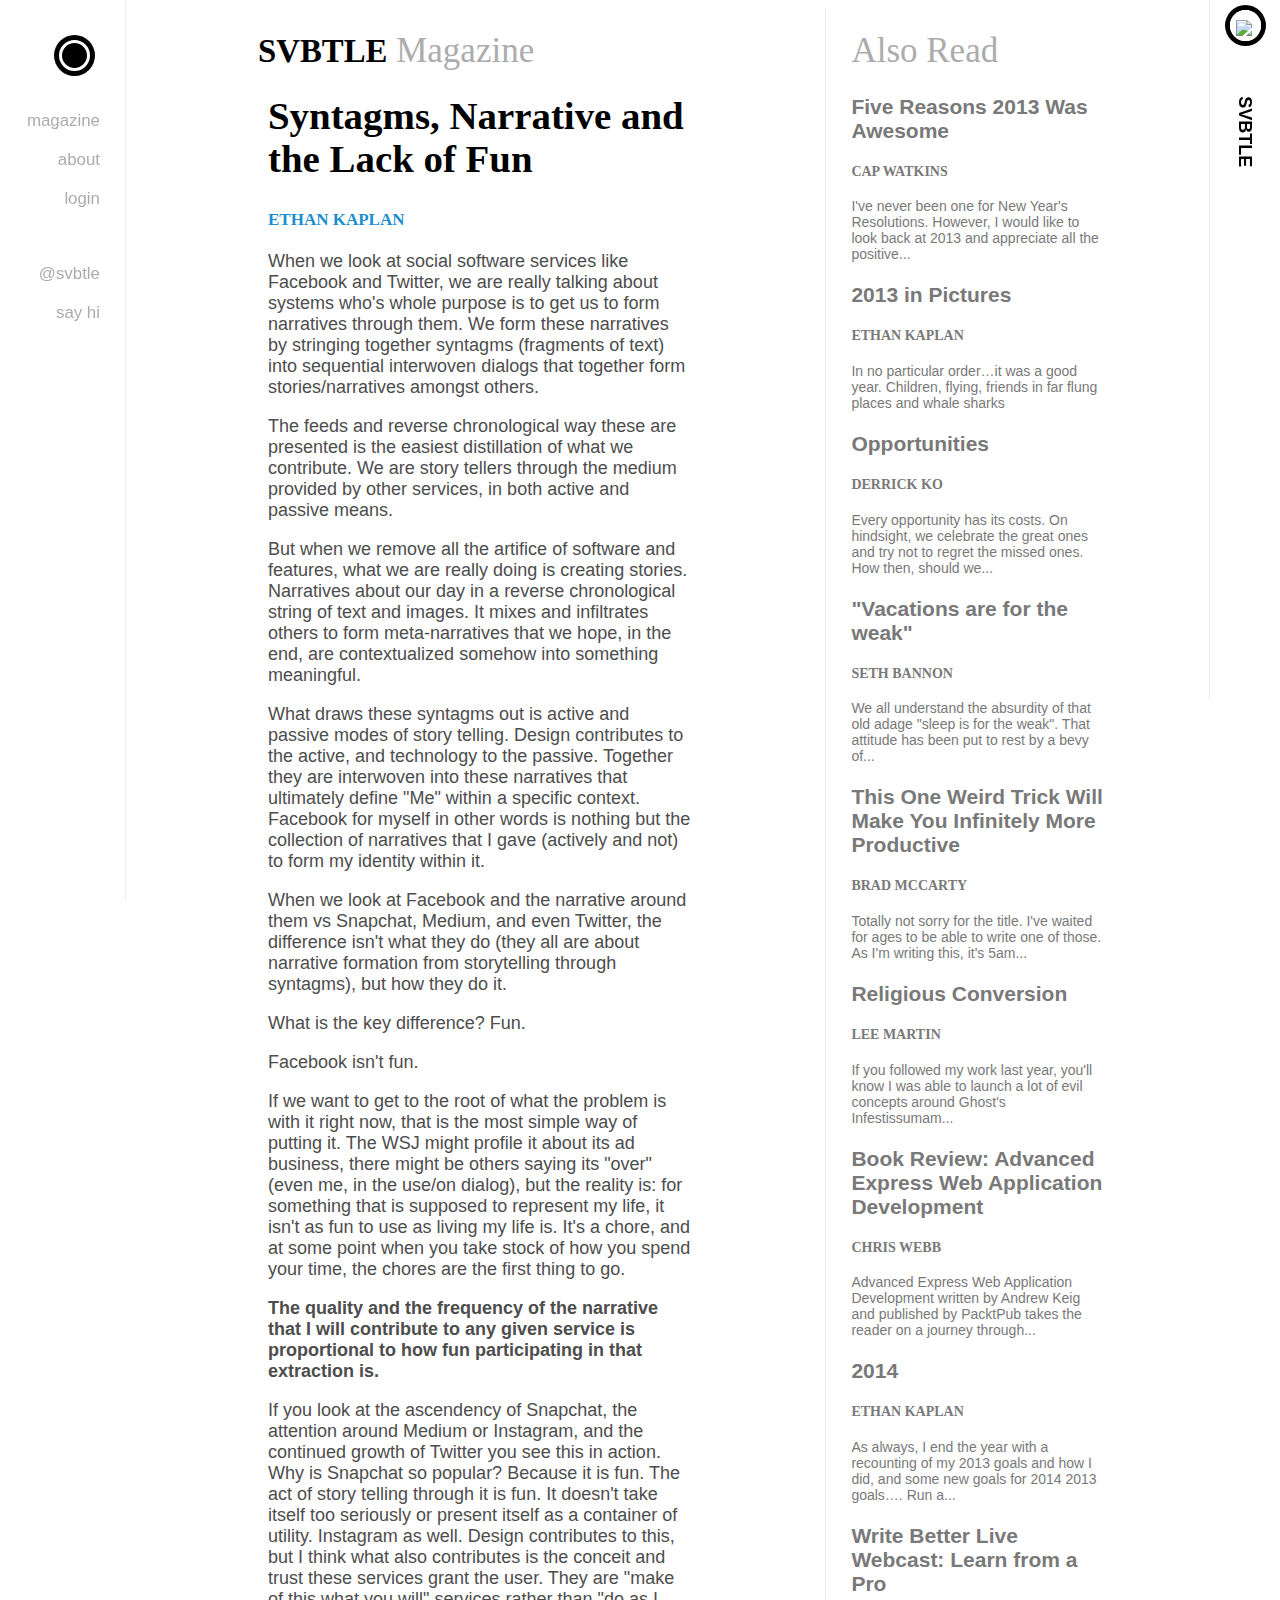
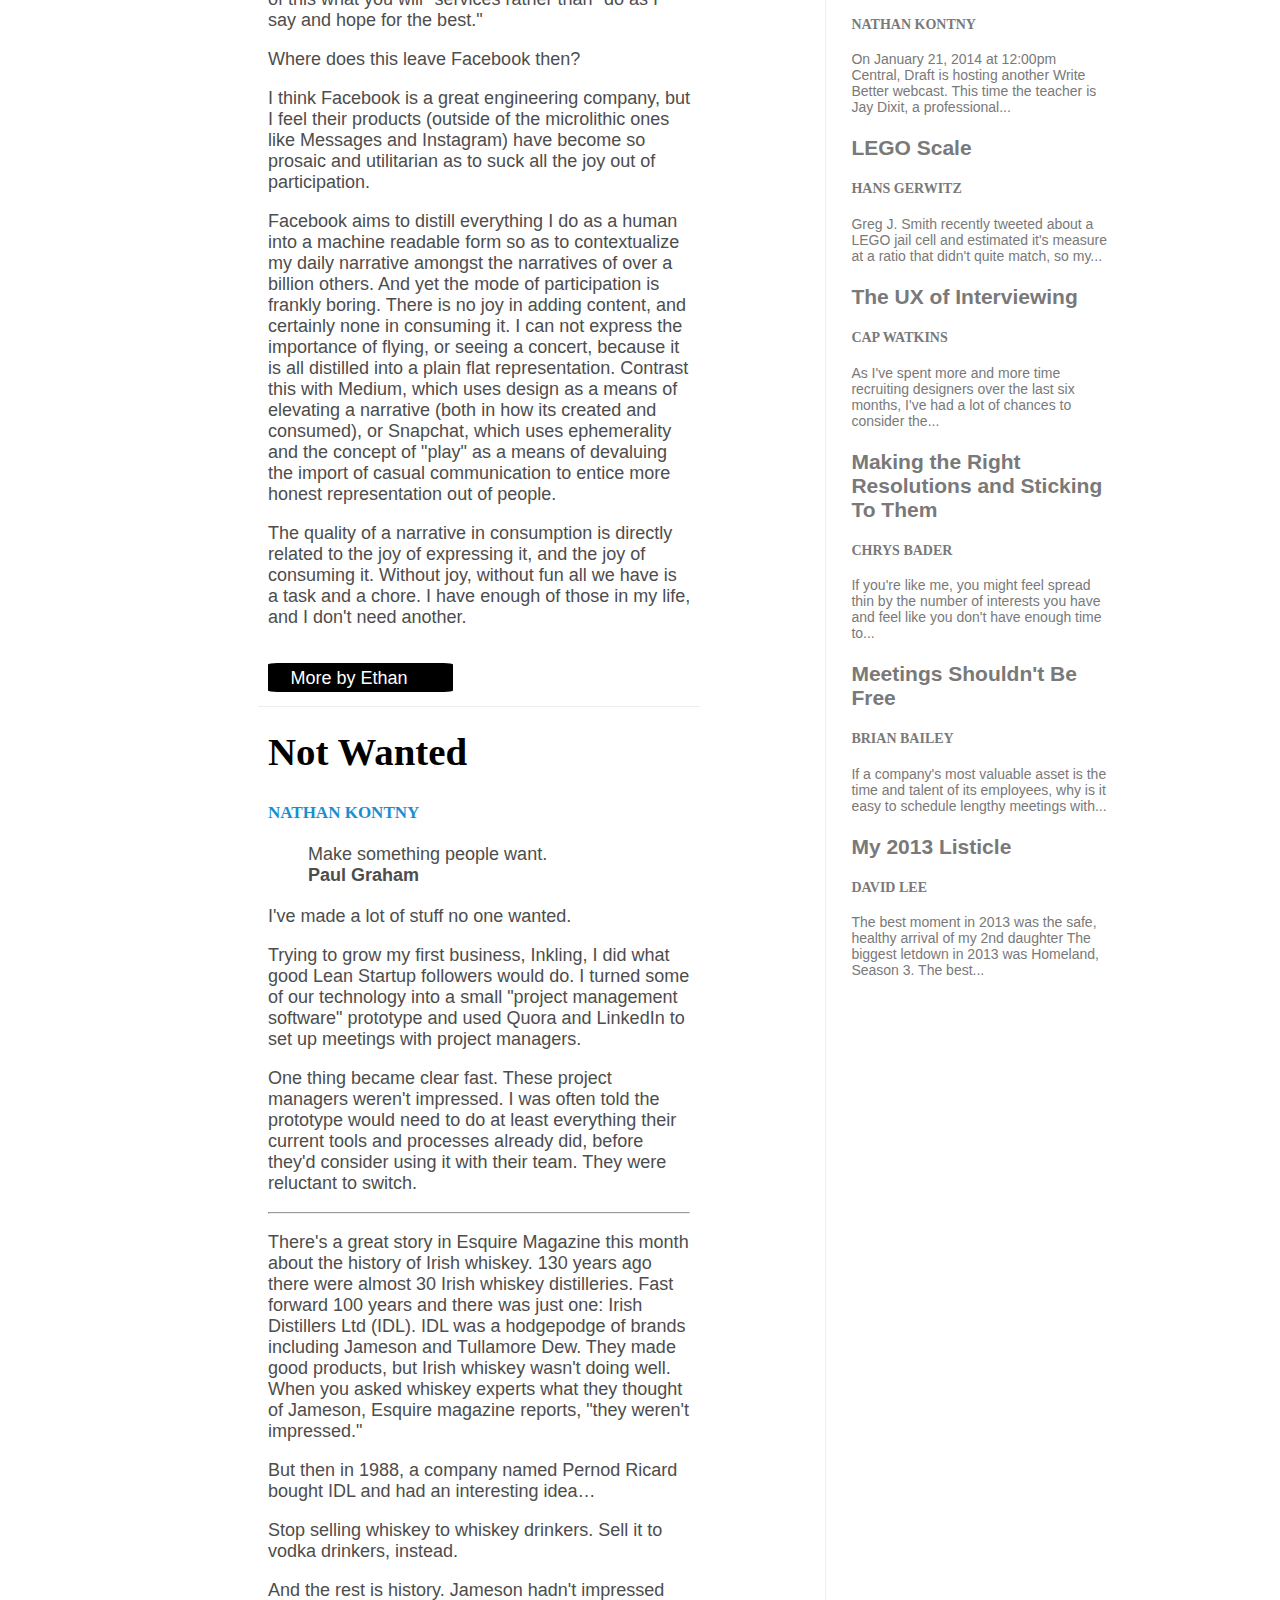
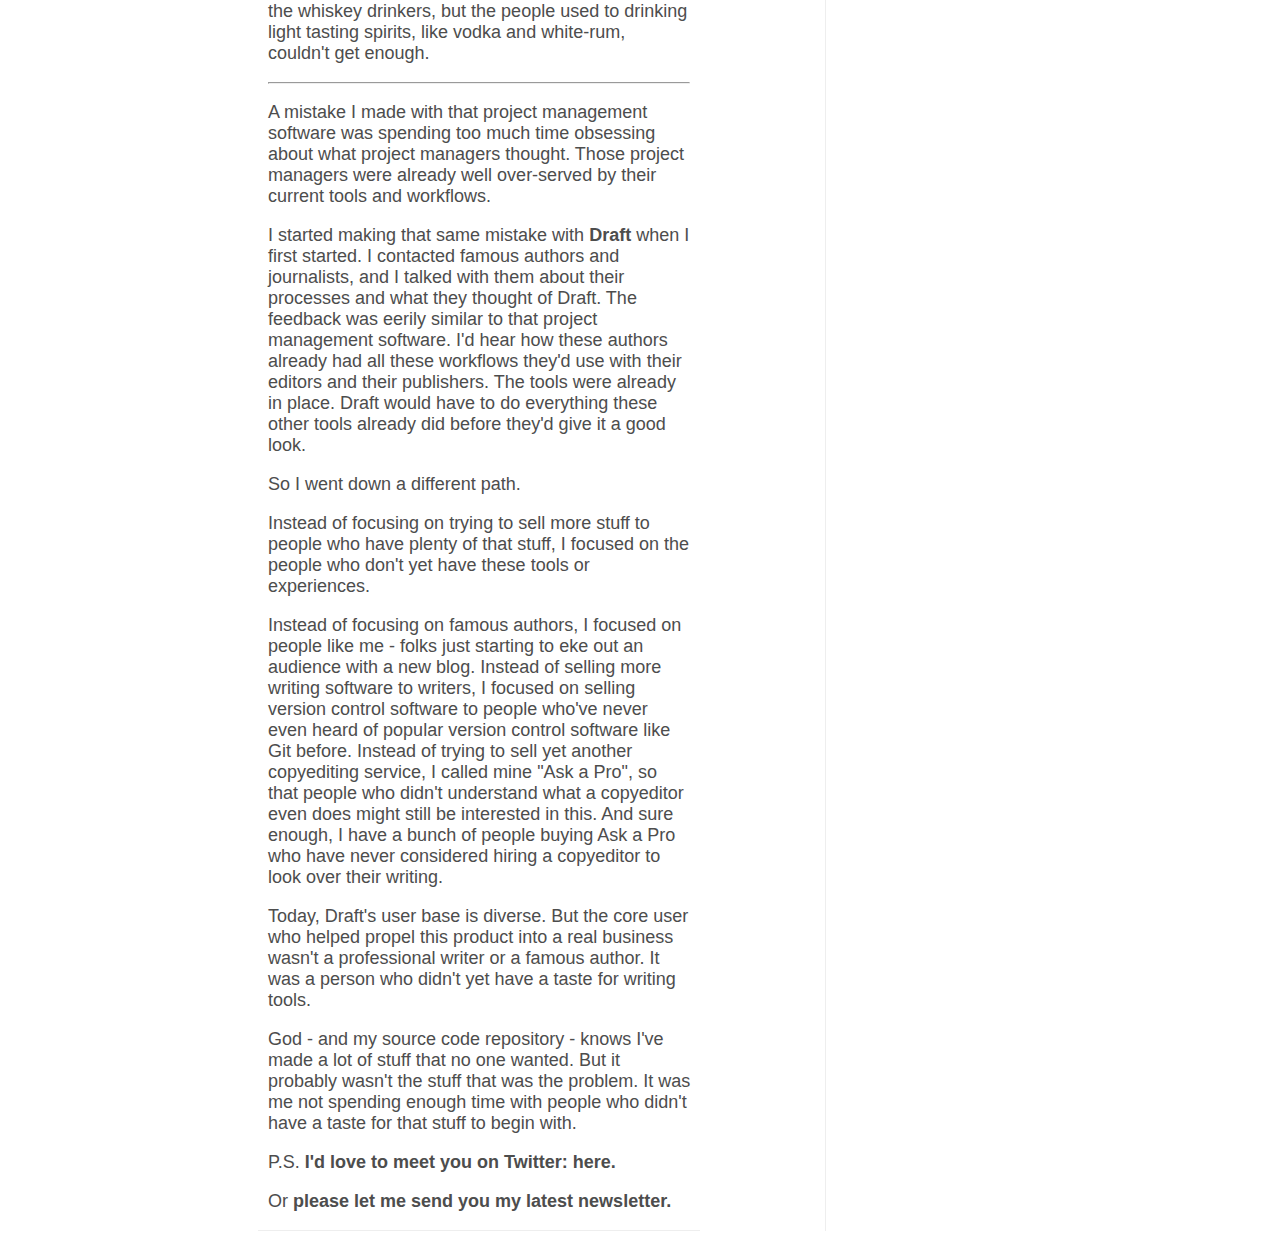
==== commit 0fac32af: "added links to the page as well as converted all pixesl to ems" ====
--- a/index.html
+++ b/index.html
@@ -39,16 +39,16 @@
 			<p>When we look at social software services like Facebook and Twitter, we are really talking about systems who's whole purpose is to get us to form narratives through them. We form these narratives by stringing together syntagms (fragments of text) into sequential interwoven dialogs that together form stories/narratives amongst others.</p>
 			<p>The feeds and reverse chronological way these are presented is the easiest distillation of what we contribute. We are story tellers through the medium provided by other services, in both active and passive means.</p>
 			<p>But when we remove all the artifice of software and features, what we are really doing is creating stories. Narratives about our day in a reverse chronological string of text and images. It mixes and infiltrates others to form meta-narratives that we hope, in the end, are contextualized somehow into something meaningful.</p>
-			<p>What draws these syntagms out is active and passive modes of story telling. Design contributes to the active, and technology to the passive. Together they are interwoven into these narratives that ultimately define “Me” within a specific context. Facebook for myself in other words is nothing but the collection of narratives that I gave (actively and not) to form my identity within it.</p>
+			<p>What draws these syntagms out is active and passive modes of story telling. Design contributes to the active, and technology to the passive. Together they are interwoven into these narratives that ultimately define "Me" within a specific context. Facebook for myself in other words is nothing but the collection of narratives that I gave (actively and not) to form my identity within it.</p>
 			<p>When we look at Facebook and the narrative around them vs Snapchat, Medium, and even Twitter, the difference isn't what they do (they all are about narrative formation from storytelling through syntagms), but how they do it.</p>
 			<p>What is the key difference? Fun.</p>
 			<p>Facebook isn't fun.</p>
-			<p>If we want to get to the root of what the problem is with it right now, that is the most simple way of putting it. The WSJ might profile it about its ad business, there might be others saying its “over” (even me, in the use/on dialog), but the reality is: for something that is supposed to represent my life, it isn't as fun to use as living my life is. It's a chore, and at some point when you take stock of how you spend your time, the chores are the first thing to go.</p>
+			<p>If we want to get to the root of what the problem is with it right now, that is the most simple way of putting it. The WSJ might profile it about its ad business, there might be others saying its "over" (even me, in the use/on dialog), but the reality is: for something that is supposed to represent my life, it isn't as fun to use as living my life is. It's a chore, and at some point when you take stock of how you spend your time, the chores are the first thing to go.</p>
 			<p><strong>The quality and the frequency of the narrative that I will contribute to any given service is proportional to how fun participating in that extraction is.</strong></p>
-			<p>If you look at the ascendency of Snapchat, the attention around Medium or Instagram, and the continued growth of Twitter you see this in action. Why is Snapchat so popular? Because it is fun. The act of story telling through it is fun. It doesn't take itself too seriously or present itself as a container of utility. Instagram as well. Design contributes to this, but I think what also contributes is the conceit and trust these services grant the user. They are “make of this what you will” services rather than “do as I say and hope for the best.”</p>
+			<p>If you look at the ascendency of Snapchat, the attention around Medium or Instagram, and the continued growth of Twitter you see this in action. Why is Snapchat so popular? Because it is fun. The act of story telling through it is fun. It doesn't take itself too seriously or present itself as a container of utility. Instagram as well. Design contributes to this, but I think what also contributes is the conceit and trust these services grant the user. They are "make of this what you will" services rather than "do as I say and hope for the best."</p>
 			<p>Where does this leave Facebook then?</p>
 			<p>I think Facebook is a great engineering company, but I feel their products (outside of the microlithic ones like Messages and Instagram) have become so prosaic and utilitarian as to suck all the joy out of participation.</p>
-			<p>Facebook aims to distill everything I do as a human into a machine readable form so as to contextualize my daily narrative amongst the narratives of over a billion others. And yet the mode of participation is frankly boring. There is no joy in adding content, and certainly none in consuming it. I can not express the importance of flying, or seeing a concert, because it is all distilled into a plain flat representation. Contrast this with Medium, which uses design as a means of elevating a narrative (both in how its created and consumed), or Snapchat, which uses ephemerality and the concept of “play” as a means of devaluing the import of casual communication to entice more honest representation out of people.</p>
+			<p>Facebook aims to distill everything I do as a human into a machine readable form so as to contextualize my daily narrative amongst the narratives of over a billion others. And yet the mode of participation is frankly boring. There is no joy in adding content, and certainly none in consuming it. I can not express the importance of flying, or seeing a concert, because it is all distilled into a plain flat representation. Contrast this with Medium, which uses design as a means of elevating a narrative (both in how its created and consumed), or Snapchat, which uses ephemerality and the concept of "play" as a means of devaluing the import of casual communication to entice more honest representation out of people.</p>
 			<p>The quality of a narrative in consumption is directly related to the joy of expressing it, and the joy of consuming it. Without joy, without fun all we have is a task and a chore. I have enough of those in my life, and I don't need another.</p>
 			<p>
 				<br>
@@ -61,10 +61,10 @@
 			<h2><a href = "">NATHAN KONTNY</a></h2>
 			<blockquote>Make something people want. <br><strong>Paul Graham</strong></p></blockquote>
 			<p>I've made a lot of stuff no one wanted.</p>
-			<p>Trying to grow my first business, Inkling, I did what good Lean Startup followers would do. I turned some of our technology into a small “project management software” prototype and used Quora and LinkedIn to set up meetings with project managers.</p>
+			<p>Trying to grow my first business, Inkling, I did what good Lean Startup followers would do. I turned some of our technology into a small "project management software" prototype and used Quora and LinkedIn to set up meetings with project managers.</p>
 			<p>One thing became clear fast. These project managers weren't impressed. I was often told the prototype would need to do at least everything their current tools and processes already did, before they'd consider using it with their team. They were reluctant to switch.</p>
 			<hr>
-			<p>There's a great story in Esquire Magazine this month about the history of Irish whiskey. 130 years ago there were almost 30 Irish whiskey distilleries. Fast forward 100 years and there was just one: Irish Distillers Ltd (IDL). IDL was a hodgepodge of brands including Jameson and Tullamore Dew. They made good products, but Irish whiskey wasn't doing well. When you asked whiskey experts what they thought of Jameson, Esquire magazine reports, “they weren't impressed.”</p>
+			<p>There's a great story in Esquire Magazine this month about the history of Irish whiskey. 130 years ago there were almost 30 Irish whiskey distilleries. Fast forward 100 years and there was just one: Irish Distillers Ltd (IDL). IDL was a hodgepodge of brands including Jameson and Tullamore Dew. They made good products, but Irish whiskey wasn't doing well. When you asked whiskey experts what they thought of Jameson, Esquire magazine reports, "they weren't impressed."</p>
 			<p>But then in 1988, a company named Pernod Ricard bought IDL and had an interesting idea…</p>
 			<p>Stop selling whiskey to whiskey drinkers. Sell it to vodka drinkers, instead.</p>
 			<p>And the rest is history. Jameson hadn't impressed the whiskey drinkers, but the people used to drinking light tasting spirits, like vodka and white-rum, couldn't get enough.</p>
@@ -73,7 +73,7 @@
 			<p>I started making that same mistake with <strong>Draft</strong> when I first started. I contacted famous authors and journalists, and I talked with them about their processes and what they thought of Draft. The feedback was eerily similar to that project management software. I'd hear how these authors already had all these workflows they'd use with their editors and their publishers. The tools were already in place. Draft would have to do everything these other tools already did before they'd give it a good look.</p>
 			<p>So I went down a different path.</p>
 			<p>Instead of focusing on trying to sell more stuff to people who have plenty of that stuff, I focused on the people who don't yet have these tools or experiences.</p>
-			<p>Instead of focusing on famous authors, I focused on people like me - folks just starting to eke out an audience with a new blog. Instead of selling more writing software to writers, I focused on selling version control software to people who've never even heard of popular version control software like Git before. Instead of trying to sell yet another copyediting service, I called mine “Ask a Pro”, so that people who didn't understand what a copyeditor even does might still be interested in this. And sure enough, I have a bunch of people buying Ask a Pro who have never considered hiring a copyeditor to look over their writing.</p>
+			<p>Instead of focusing on famous authors, I focused on people like me - folks just starting to eke out an audience with a new blog. Instead of selling more writing software to writers, I focused on selling version control software to people who've never even heard of popular version control software like Git before. Instead of trying to sell yet another copyediting service, I called mine "Ask a Pro", so that people who didn't understand what a copyeditor even does might still be interested in this. And sure enough, I have a bunch of people buying Ask a Pro who have never considered hiring a copyeditor to look over their writing.</p>
 			<p>Today, Draft's user base is diverse. But the core user who helped propel this product into a real business wasn't a professional writer or a famous author. It was a person who didn't yet have a taste for writing tools.</p>
 			<p>God - and my source code repository - knows I've made a lot of stuff that no one wanted. But it probably wasn't the stuff that was the problem. It was me not spending enough time with people who didn't have a taste for that stuff to begin with.</p>
 			<p>P.S. <strong>I'd love to meet you on Twitter: here.</strong></p>
@@ -82,80 +82,75 @@
 	</div>
 	<div id ="aside">
 		<h1>Also Read</h1>
-		<article>
+		<article> <a href = "">
 			<h3>Five Reasons 2013 Was Awesome</h3>
 			<h4>CAP WATKINS</h4>
-			<p>I've never been one for New Year's Resolutions. However, I would like to look back at 2013 and appreciate all the positive...</p>
+			<p>I've never been one for New Year's Resolutions. However, I would like to look back at 2013 and appreciate all the positive...</p></a>
 		</article>
-		<article>
+		<article> <a href = "">
 			<h3>2013 in Pictures</h3>
 			<h4>ETHAN KAPLAN</h4>
-			<p>In no particular order…it was a good year. Children, flying, friends in far flung places and whale sharks</p>
+			<p>In no particular order…it was a good year. Children, flying, friends in far flung places and whale sharks</p></a>
 		</article>
-		<article>
-			<h3></h3>
-			<h4></h4>
-			<p></p>
-		</article>
-		<article>
+		<article> <a href = "">
 			<h3>Opportunities</h3>
 			<h4>DERRICK KO</h4>
-			<p>Every opportunity has its costs. On hindsight, we celebrate the great ones and try not to regret the missed ones. How then, should we...</p>
+			<p>Every opportunity has its costs. On hindsight, we celebrate the great ones and try not to regret the missed ones. How then, should we...</p></a>
 		</article>
-		<article>
-			<h3>“Vacations are for the weak”</h3>
+		<article> <a href = "">
+			<h3>"Vacations are for the weak"</h3>
 			<h4>SETH BANNON</h4>
-			<p>We all understand the absurdity of that old adage “sleep is for the weak”. That attitude has been put to rest by a bevy of...</p>
+			<p>We all understand the absurdity of that old adage "sleep is for the weak". That attitude has been put to rest by a bevy of...</p></a>
 		</article>
-		<article>
+		<article> <a href = "">
 			<h3>This One Weird Trick Will Make You Infinitely More Productive</h3>
 			<h4>BRAD MCCARTY</h4>
-			<p>Totally not sorry for the title. I've waited for ages to be able to write one of those. As I'm writing this, it's 5am...</p>
+			<p>Totally not sorry for the title. I've waited for ages to be able to write one of those. As I'm writing this, it's 5am...</p></a>
 		</article>
-		<article>
+		<article> <a href = "">
 			<h3>Religious Conversion</h3>
 			<h4>LEE MARTIN</h4>
-			<p>If you followed my work last year, you'll know I was able to launch a lot of evil concepts around Ghost's Infestissumam...</p>
+			<p>If you followed my work last year, you'll know I was able to launch a lot of evil concepts around Ghost's Infestissumam...</p></a>
 		</article>
-		<article>
+		<article> <a href = "">
 			<h3>Book Review: Advanced Express Web Application Development</h3>
 			<h4>CHRIS WEBB</h4>
-			<p>Advanced Express Web Application Development written by Andrew Keig and published by PacktPub takes the reader on a journey through...</p>
+			<p>Advanced Express Web Application Development written by Andrew Keig and published by PacktPub takes the reader on a journey through...</p></a>
 		</article>
-		<article>
+		<article> <a href = "">
 			<h3>2014</h3>
 			<h4>ETHAN KAPLAN</h4>
-			<p>As always, I end the year with a recounting of my 2013 goals and how I did, and some new goals for 2014 2013 goals…. Run a...</p>
+			<p>As always, I end the year with a recounting of my 2013 goals and how I did, and some new goals for 2014 2013 goals…. Run a...</p></a>
 		</article>
-		<article>
+		<article> <a href = "">
 			<h3>Write Better Live Webcast: Learn from a Pro</h3>
 			<h4>NATHAN KONTNY</h4>
-			<p>On January 21, 2014 at 12:00pm Central, Draft is hosting another Write Better webcast. This time the teacher is Jay Dixit, a professional...</p>
+			<p>On January 21, 2014 at 12:00pm Central, Draft is hosting another Write Better webcast. This time the teacher is Jay Dixit, a professional...</p></a>
 		</article>
-		<article>
+		<article> <a href = "">
 			<h3>LEGO Scale</h3>
 			<h4>HANS GERWITZ</h4>
-			<p>Greg J. Smith recently tweeted about a LEGO jail cell and estimated it's measure at a ratio that didn't quite match, so my...</p>
+			<p>Greg J. Smith recently tweeted about a LEGO jail cell and estimated it's measure at a ratio that didn't quite match, so my...</p></a>
 		</article>
-		<article>
+		<article> <a href = "">
 			<h3>The UX of Interviewing</h3>
 			<h4>CAP WATKINS</h4>
-			<p>As I've spent more and more time recruiting designers over the last six months, I've had a lot of chances to consider the...</p>
+			<p>As I've spent more and more time recruiting designers over the last six months, I've had a lot of chances to consider the...</p></a>
 		</article>
-		<article>
+		<article> <a href = "">
 			<h3>Making the Right Resolutions and Sticking To Them</h3>
 			<h4>CHRYS BADER</h4>
-			<p>If you're like me, you might feel spread thin by the number of interests you have and feel like you don't have enough time to...</p>
+			<p>If you're like me, you might feel spread thin by the number of interests you have and feel like you don't have enough time to...</p></a>
 		</article>
-		<article>
+		<article> <a href = "">
 			<h3>Meetings Shouldn't Be Free</h3>
 			<h4>BRIAN BAILEY</h4>
-			<p>If a company's most valuable asset is the time and talent of its employees, why is it easy to schedule lengthy meetings with...</p>
+			<p>If a company's most valuable asset is the time and talent of its employees, why is it easy to schedule lengthy meetings with...</p></a>
 		</article>
-		<article>
+		<article> <a href = "">
 			<h3>My 2013 Listicle</h3>
 			<h4>DAVID LEE</h4>
-			<p>The best moment in 2013 was the safe, healthy arrival of my 2nd daughter The biggest letdown in 2013 was Homeland, Season 3. The best...</p>
+			<p>The best moment in 2013 was the safe, healthy arrival of my 2nd daughter The biggest letdown in 2013 was Homeland, Season 3. The best...</p></a>
 		</article>
 		
 	</div>
--- a/stylesheet.css
+++ b/stylesheet.css
@@ -1,17 +1,17 @@
 .logo{
-	height:25px;
-	width: 25px;
+	height:1.5625em;
+	width:1.5625em;
 	border-radius: 100%;
-	border: 3px solid white;
-	box-shadow: 0 0 0 5px black;
+	border: .1875em solid white;
+	box-shadow: 0 0 0 .3125em black;
 	background-color: black;
 	float:right;
 
 }
 #leftside{
 	float: left;
-	padding-right: 25px;
-	width: 100px;
+	padding-right:1.5625em;
+	width: 6.25em;
 	padding-left: 0px;
 	margin: 0px;
 	display: inline-block;
@@ -19,33 +19,33 @@
 	position: fixed;
 	left:0px;
 	top:0px;
-	border-right: 1px solid #eee;
+	border-right:.0625em solid #eee;
 
 
 }
 #main{
-	margin-left: 125px;
-	padding-left: 125px;
+	margin-left: 7.8125em;
+	padding-left: 7.8125em;
 	display: inline-block;
 	margin-right: 0px;
-	padding-right: 125px;
+	padding-right: 7.8125em;
 	width: 35%;
-	border-right: 1px solid #eee;
+	border-right:.0625em solid #eee;
 
 }
 #logobox{
-	margin-left: 60px;
-	margin-top: 40px;
-	margin-right: 30px;
-	margin-bottom: 40px;
+	margin-left: 3.75em;
+	margin-top: 2.5em;
+	margin-right: 1.875em;
+	margin-bottom: 2.5em;
 	padding: 0; 
-	width: 30px;
-	height: 30px;
+	width: 1.875em;
+	height: 1.875em;
 }
 #aside{
 	margin-left: 0px;
-	padding-left: 25px;
-	padding-right: 25px;
+	padding-left:1.5625em;
+	padding-right:1.5625em;
 	display: inline-block;
 	width: 20%;
 	position: absolute;
@@ -54,32 +54,32 @@
 #rightside{
 	margin-left: 0px;
 	margin-right: 0px;
-	padding-left: 10px;
+	padding-left:.625em;
 	padding-right: 0px;
 	float: right;
-	width: 45px;
-	height: 700px;
+	width:2.8125em;
+	height: 43.75em;
 	display: inline-block;
 	padding: 0px;
 	margin: 0px;
 	position: fixed;
 	right: 0px;
 	top: 0px;
-	border-left: 1px solid #eee;
-	padding-right: 25px;
+	border-left:.0625em solid #eee;
+	padding-right:1.5625em;
 }
 #leftlist{
 	text-align: right;
 }
 #rightverticle{
 	-webkit-transform: rotate(90deg);
-	margin-top: 50px;
-	margin-left: 20px;
+	margin-top: 3.125em;
+	margin-left: 1.25em;
 	font-family: 'proxima-nova','Helvetica','Avenir','Arial',sans-serif;
 	color: #000
 }
 h1{
-	font-size: 35px;
+	font-size: 2.1875em;
 	font-family: 'freight-sans-pro';
 	color: #acacac;
 	font-weight: 100;
@@ -87,71 +87,73 @@
 p, blockquote{
 	font-family: 'proxima-nova', 'Helvetica', 'Avenir', 'Arial', sans-serif;
 	color:#4d4d4d;
-	font-size: 18px;
+	font-size: 1.125em;
 }
 article p{
 	color: #797979;
 	text-decoration: none;
-	font-size: 14px;
+	font-size: .875em;
 }
 article h4{
 	font-family: 'freight-sans-pro';
 	font-weight: 700;
-	font-size: 14px;
+	font-size: .875em;
 	color: #797979;
+	text-decoration: none;
 }
 article h3{
 	font-family: 'proxima-nova', 'Helvetica', 'Avenir', 'Arial', sans-serif;
-	font-size: 21px;
+	font-size: 1.3125em;
 	color: #797979;
+	text-decoration: none;
 }
 .title a{
 	color:#000;
 	font-weight: 700;
 	font-family: 'freight-sans-pro';
-	font-size: 40px;
-	line-height: 39px;
-	margin-bottom: 10px;
+	font-size: 1.1111111111111111111111111111em;
+	line-height: 1.0833333333333333333333333em;
+	margin-bottom:..2777777777777777777em;
 	text-decoration: none;
 }
 .mainarticle h2 a{
 	color: #1a8ece;
 	font-weight: 800;
 	font-family: 'freight-sans-pro';
-	font-size: 17px;
-	letter-spacing: 1px;
+	font-size:.708333333333333333333333em;
+	letter-spacing:..0416666666666666667em;
 	text-decoration: none;
 }
 #leftlist a{
-	font-size: 15px;
+	font-size:.9375em;
 	color: #acacac;
-	line-height: 17px;
+	line-height:1.0625em;
 	text-decoration: none;
 }
-#mainarticle{
-	border-bottom: 1px solid #eee;
-	padding-right: 10px;
-	padding-left: 10px;
+.mainarticle{
+	border-bottom:.0625em solid #eee;
+	padding-right:.625em;
+	padding-left:.625em;
 }
 #symbol{
-	height:25px;
-	width: 25px;
-	border: 3px solid white;
-	box-shadow: 0 0 0 5px black;
+	height:1.5625em;
+	width:1.5625em;
+	border: .1875em solid white;
+	box-shadow: 0 0 0 .3125em black;
 	border-radius: 100%;
-	margin-top: 10px;	
-	margin-left: 20px;
+	margin-top:.625em;	
+	margin-left: 1.25em;
 }
 #symbol img{
-	margin-top: 7px;
-	margin-left: 2.5px;
+	margin-top: .4375em;
+	margin-left: .2em;
 
 }
 span{
 	color: #000;
 	font-family: 'freight-sans-pro';
 	font-weight: 900;
-	font-size: 30px;
+	font-size: .9375em;
 }
 #leftlist p a:hover{
 	font-weight: 700;
@@ -165,10 +167,23 @@
 	color: white;
 	background-color: black;
 	text-decoration: none;
-	padding-top: 4px;
-	padding-bottom: 4px;
-	padding-left: 20px;
-	padding-right: 40px;
+	padding-top: .25em;
+	padding-bottom: .25em;
+	padding-left: 1.25em;
+	padding-right: 2.5em;
 	border-radius: 5%;
 }
+a.buttonize:hover{
+	background-color: blue;
+	color: white;
+}
 
+article a:hover{
+	text-decoration: none;
+}
+article a{
+	text-decoration: none;
+}
+#aside h3:hover, #aside h4:hover{
+	color: blue;
+}
